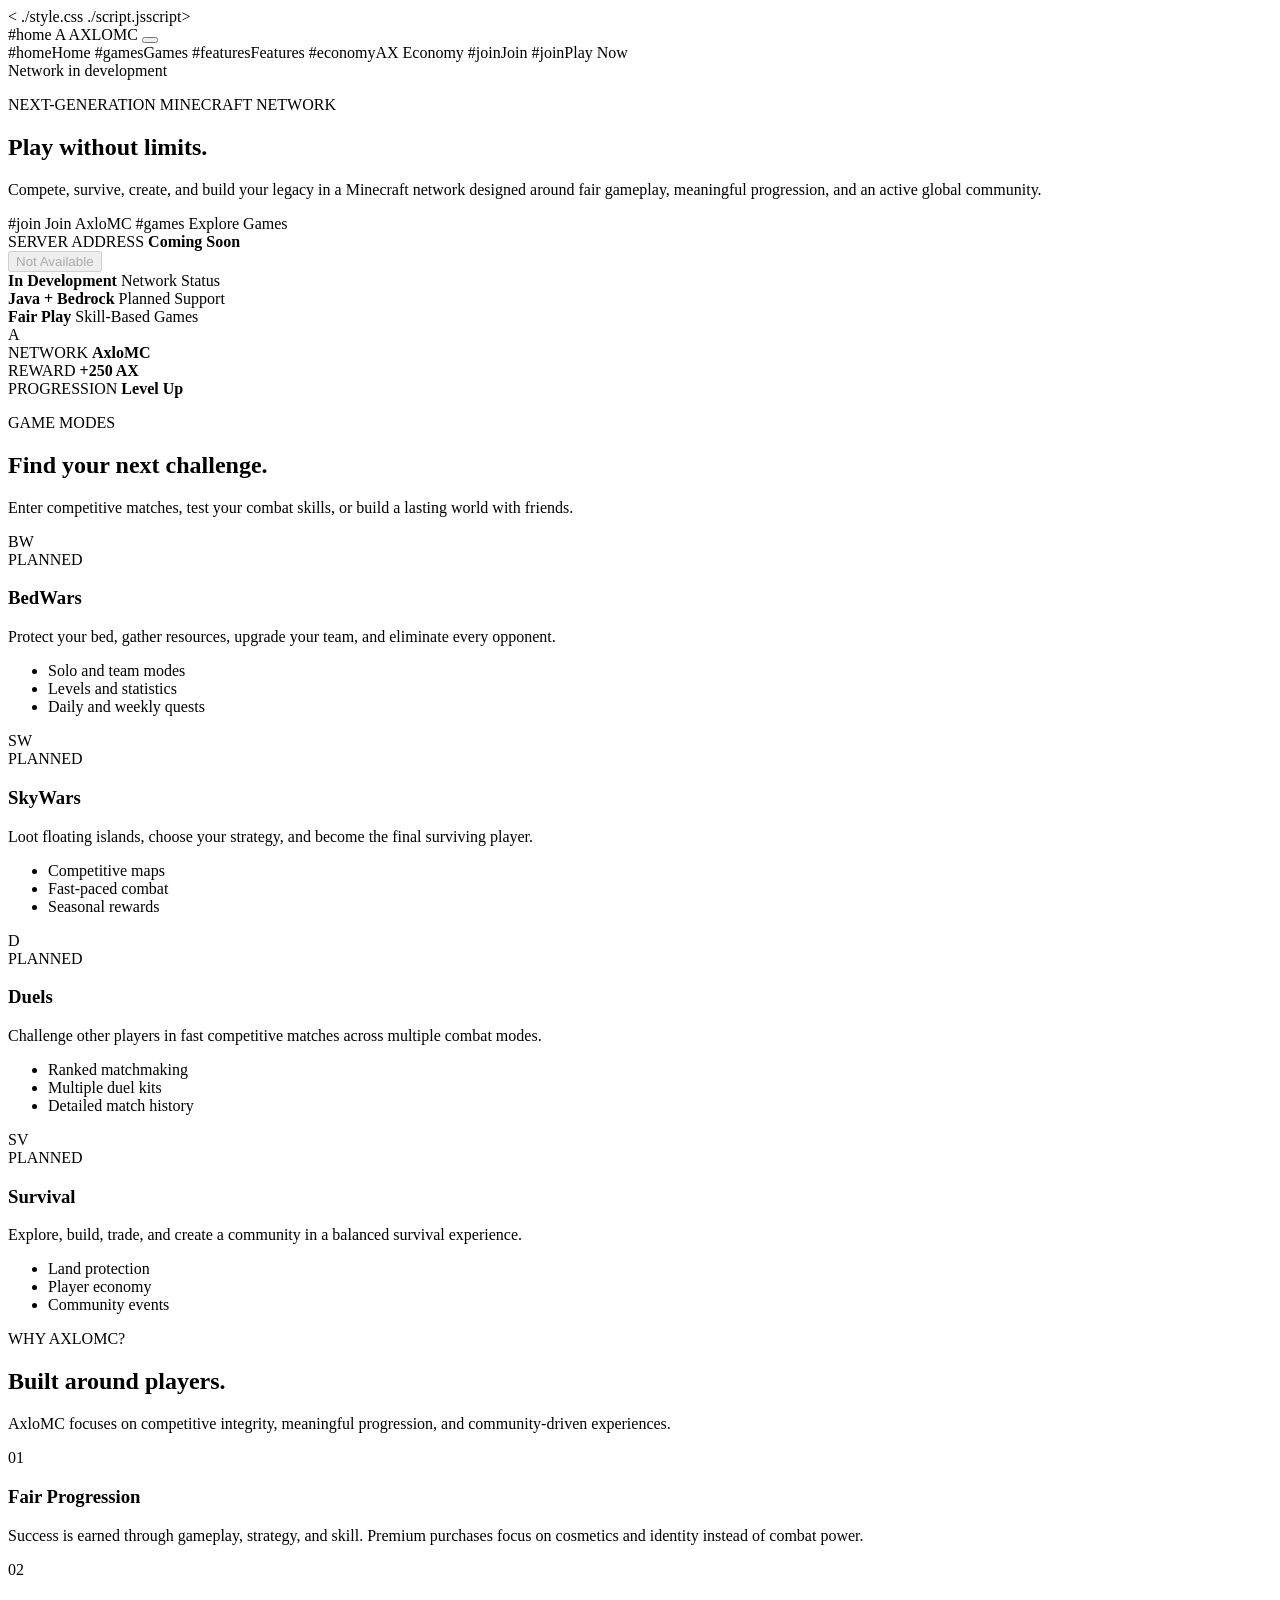
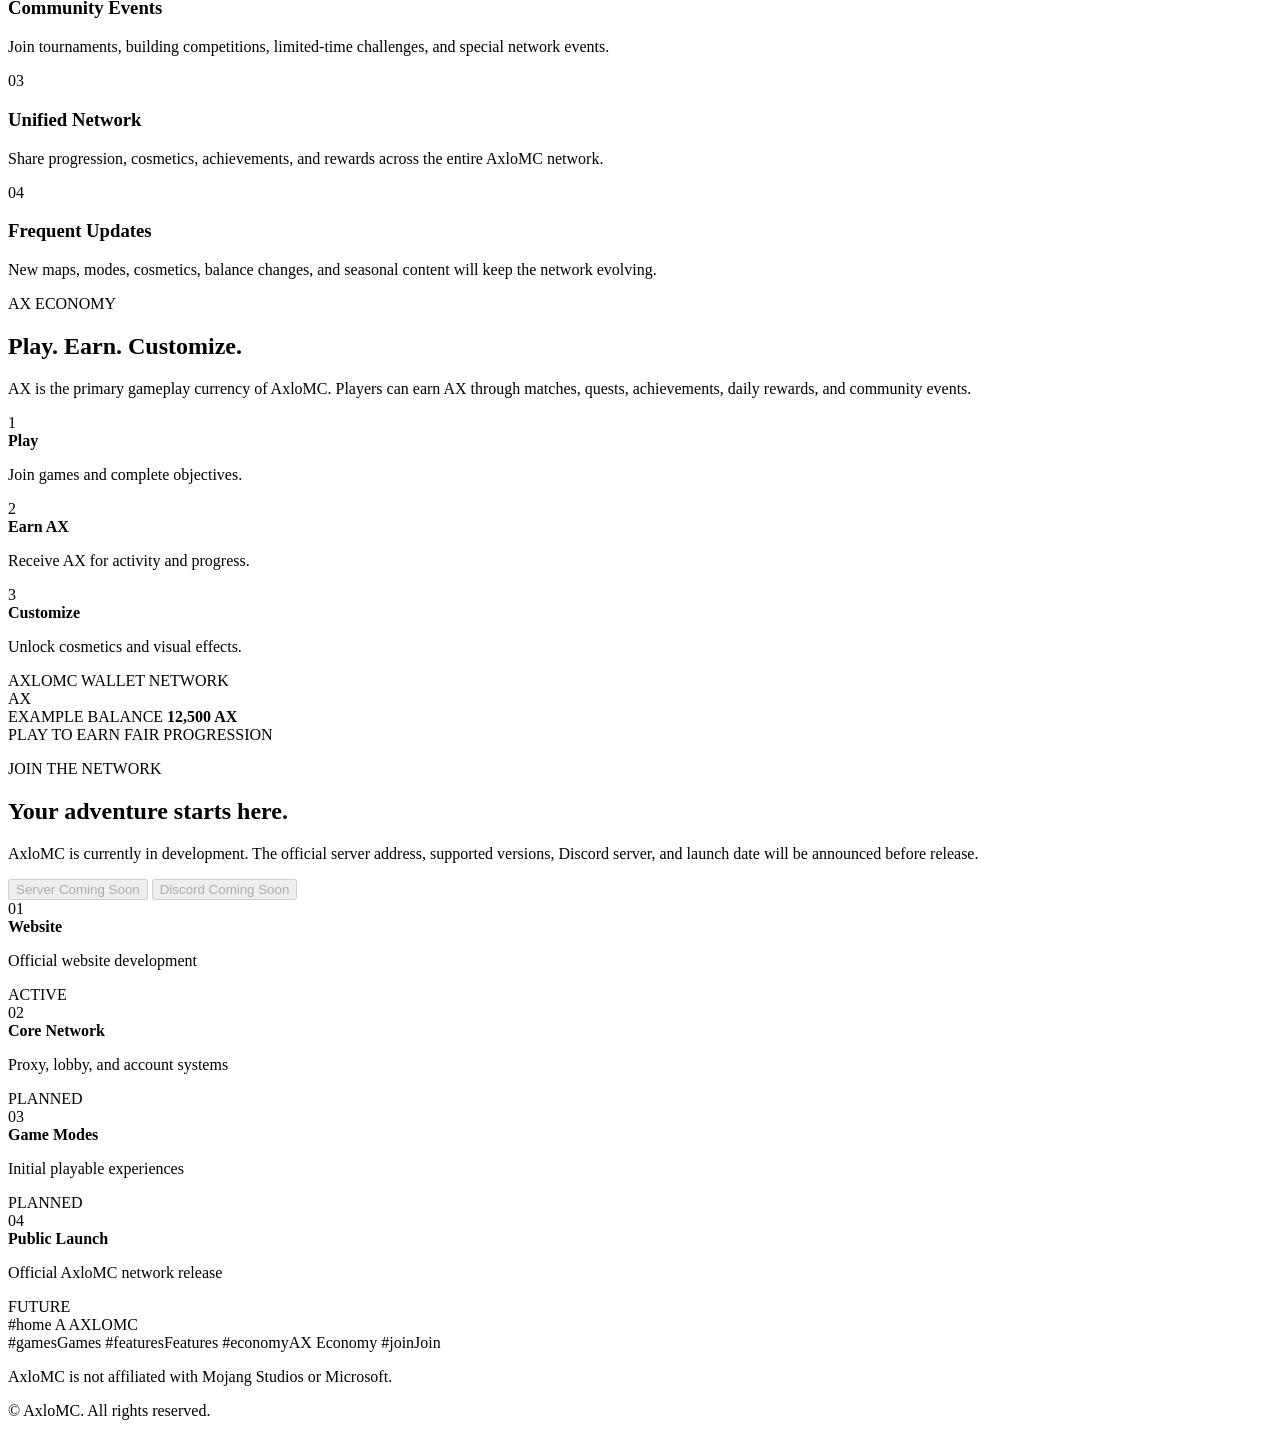
==== index.html @ d4dcdea9 "Rename website/index.html to index.html" ====
<<!DOCTYPE html>
<html lang="en">
<head>
    <meta charset="UTF-8">
    <meta
        name="viewport"
        content="width=device-width, initial-scale=1.0"
    >
    <meta
        name="description"
        content="AxloMC is a next-generation Minecraft network built around fair gameplay, competitive experiences, and community progression."
    >
    <meta name="theme-color" content="#070a12">

    <title>AxloMC | Minecraft Network</title>

    ./style.css
    ./script.jsscript>
</head>

<body>
    <div class="page-background" aria-hidden="true">
        <div class="background-grid"></div>
        <div class="background-glow background-glow-left"></div>
        <div class="background-glow background-glow-right"></div>
    </div>

    <header class="site-header" id="siteHeader">
        <nav class="navbar" aria-label="Main navigation">
            #home
                <span class="brand-mark">A</span>
                <span class="brand-text">AXLO<span>MC</span></span>
            </a>

            <button
                class="menu-button"
                id="menuButton"
                type="button"
                aria-label="Open navigation menu"
                aria-controls="navigationLinks"
                aria-expanded="false"
            >
                <span></span>
                <span></span>
                <span></span>
            </button>

            <div class="navigation-links" id="navigationLinks">
                #homeHome</a>
                #gamesGames</a>
                #featuresFeatures</a>
                #economyAX Economy</a>
                #joinJoin</a>
                #joinPlay Now</a>
            </div>
        </nav>
    </header>

    <main>
        <section class="hero section" id="home">
            <div class="hero-content">
                <div class="status-badge">
                    <span class="status-dot"></span>
                    <span>Network in development</span>
                </div>

                <p class="eyebrow">
                    NEXT-GENERATION MINECRAFT NETWORK
                </p>

                <h1>
                    Play without
                    <span>limits.</span>
                </h1>

                <p class="hero-description">
                    Compete, survive, create, and build your legacy in a
                    Minecraft network designed around fair gameplay,
                    meaningful progression, and an active global community.
                </p>

                <div class="hero-actions">
                    #join
                        Join AxloMC
                    </a>

                    #games
                        Explore Games
                    </a>
                </div>

                <div class="server-address-card">
                    <div>
                        <span class="server-address-label">
                            SERVER ADDRESS
                        </span>

                        <strong>Coming Soon</strong>
                    </div>

                    <button class="copy-button" type="button" disabled>
                        Not Available
                    </button>
                </div>

                <div class="hero-statistics">
                    <div class="statistic">
                        <strong>In Development</strong>
                        <span>Network Status</span>
                    </div>

                    <div class="statistic">
                        <strong>Java + Bedrock</strong>
                        <span>Planned Support</span>
                    </div>

                    <div class="statistic">
                        <strong>Fair Play</strong>
                        <span>Skill-Based Games</span>
                    </div>
                </div>
            </div>

            <div class="hero-visual" aria-hidden="true">
                <div class="orbit orbit-one"></div>
                <div class="orbit orbit-two"></div>
                <div class="orbit orbit-three"></div>

                <div class="visual-core">
                    <span>A</span>
                </div>

                <div class="floating-card floating-card-one">
                    <span>NETWORK</span>
                    <strong>AxloMC</strong>
                </div>

                <div class="floating-card floating-card-two">
                    <span>REWARD</span>
                    <strong>+250 AX</strong>
                </div>

                <div class="floating-card floating-card-three">
                    <span>PROGRESSION</span>
                    <strong>Level Up</strong>
                </div>
            </div>
        </section>

        <section class="section" id="games">
            <div class="section-heading">
                <p class="eyebrow">GAME MODES</p>
                <h2>Find your next challenge.</h2>

                <p>
                    Enter competitive matches, test your combat skills, or
                    build a lasting world with friends.
                </p>
            </div>

            <div class="game-grid">
                <article class="game-card">
                    <div class="game-icon">BW</div>

                    <div class="game-card-content">
                        <span class="card-label">PLANNED</span>
                        <h3>BedWars</h3>

                        <p>
                            Protect your bed, gather resources, upgrade your
                            team, and eliminate every opponent.
                        </p>

                        <ul>
                            <li>Solo and team modes</li>
                            <li>Levels and statistics</li>
                            <li>Daily and weekly quests</li>
                        </ul>
                    </div>
                </article>

                <article class="game-card">
                    <div class="game-icon">SW</div>

                    <div class="game-card-content">
                        <span class="card-label">PLANNED</span>
                        <h3>SkyWars</h3>

                        <p>
                            Loot floating islands, choose your strategy, and
                            become the final surviving player.
                        </p>

                        <ul>
                            <li>Competitive maps</li>
                            <li>Fast-paced combat</li>
                            <li>Seasonal rewards</li>
                        </ul>
                    </div>
                </article>

                <article class="game-card">
                    <div class="game-icon">D</div>

                    <div class="game-card-content">
                        <span class="card-label">PLANNED</span>
                        <h3>Duels</h3>

                        <p>
                            Challenge other players in fast competitive
                            matches across multiple combat modes.
                        </p>

                        <ul>
                            <li>Ranked matchmaking</li>
                            <li>Multiple duel kits</li>
                            <li>Detailed match history</li>
                        </ul>
                    </div>
                </article>

                <article class="game-card">
                    <div class="game-icon">SV</div>

                    <div class="game-card-content">
                        <span class="card-label">PLANNED</span>
                        <h3>Survival</h3>

                        <p>
                            Explore, build, trade, and create a community in
                            a balanced survival experience.
                        </p>

                        <ul>
                            <li>Land protection</li>
                            <li>Player economy</li>
                            <li>Community events</li>
                        </ul>
                    </div>
                </article>
            </div>
        </section>

        <section class="section" id="features">
            <div class="section-heading">
                <p class="eyebrow">WHY AXLOMC?</p>
                <h2>Built around players.</h2>

                <p>
                    AxloMC focuses on competitive integrity, meaningful
                    progression, and community-driven experiences.
                </p>
            </div>

            <div class="feature-grid">
                <article class="feature-card">
                    <span class="feature-number">01</span>
                    <h3>Fair Progression</h3>

                    <p>
                        Success is earned through gameplay, strategy, and
                        skill. Premium purchases focus on cosmetics and
                        identity instead of combat power.
                    </p>
                </article>

                <article class="feature-card">
                    <span class="feature-number">02</span>
                    <h3>Community Events</h3>

                    <p>
                        Join tournaments, building competitions,
                        limited-time challenges, and special network events.
                    </p>
                </article>

                <article class="feature-card">
                    <span class="feature-number">03</span>
                    <h3>Unified Network</h3>

                    <p>
                        Share progression, cosmetics, achievements, and
                        rewards across the entire AxloMC network.
                    </p>
                </article>

                <article class="feature-card">
                    <span class="feature-number">04</span>
                    <h3>Frequent Updates</h3>

                    <p>
                        New maps, modes, cosmetics, balance changes, and
                        seasonal content will keep the network evolving.
                    </p>
                </article>
            </div>
        </section>

        <section class="section" id="economy">
            <div class="economy-panel">
                <div class="economy-content">
                    <p class="eyebrow">AX ECONOMY</p>
                    <h2>Play. Earn. Customize.</h2>

                    <p>
                        AX is the primary gameplay currency of AxloMC.
                        Players can earn AX through matches, quests,
                        achievements, daily rewards, and community events.
                    </p>

                    <div class="economy-flow">
                        <div class="economy-step">
                            <span>1</span>

                            <div>
                                <strong>Play</strong>
                                <p>Join games and complete objectives.</p>
                            </div>
                        </div>

                        <div class="economy-line"></div>

                        <div class="economy-step">
                            <span>2</span>

                            <div>
                                <strong>Earn AX</strong>
                                <p>Receive AX for activity and progress.</p>
                            </div>
                        </div>

                        <div class="economy-line"></div>

                        <div class="economy-step">
                            <span>3</span>

                            <div>
                                <strong>Customize</strong>
                                <p>Unlock cosmetics and visual effects.</p>
                            </div>
                        </div>
                    </div>
                </div>

                <div class="currency-card">
                    <div class="currency-card-header">
                        <span>AXLOMC WALLET</span>
                        <span>NETWORK</span>
                    </div>

                    <div class="currency-symbol">AX</div>

                    <div class="currency-balance">
                        <span>EXAMPLE BALANCE</span>
                        <strong>12,500 AX</strong>
                    </div>

                    <div class="currency-card-footer">
                        <span>PLAY TO EARN</span>
                        <span>FAIR PROGRESSION</span>
                    </div>
                </div>
            </div>
        </section>

        <section class="section" id="join">
            <div class="join-panel">
                <div class="join-content">
                    <p class="eyebrow">JOIN THE NETWORK</p>
                    <h2>Your adventure starts here.</h2>

                    <p>
                        AxloMC is currently in development. The official
                        server address, supported versions, Discord server,
                        and launch date will be announced before release.
                    </p>

                    <div class="join-actions">
                        <button
                            class="button button-primary"
                            type="button"
                            disabled
                        >
                            Server Coming Soon
                        </button>

                        <button
                            class="button button-secondary"
                            type="button"
                            disabled
                        >
                            Discord Coming Soon
                        </button>
                    </div>
                </div>

                <div class="development-list">
                    <div class="development-item">
                        <span class="development-number">01</span>

                        <div class="development-content">
                            <strong>Website</strong>
                            <p>Official website development</p>
                        </div>

                        <span class="development-status active">
                            ACTIVE
                        </span>
                    </div>

                    <div class="development-item">
                        <span class="development-number">02</span>

                        <div class="development-content">
                            <strong>Core Network</strong>
                            <p>Proxy, lobby, and account systems</p>
                        </div>

                        <span class="development-status">
                            PLANNED
                        </span>
                    </div>

                    <div class="development-item">
                        <span class="development-number">03</span>

                        <div class="development-content">
                            <strong>Game Modes</strong>
                            <p>Initial playable experiences</p>
                        </div>

                        <span class="development-status">
                            PLANNED
                        </span>
                    </div>

                    <div class="development-item">
                        <span class="development-number">04</span>

                        <div class="development-content">
                            <strong>Public Launch</strong>
                            <p>Official AxloMC network release</p>
                        </div>

                        <span class="development-status">
                            FUTURE
                        </span>
                    </div>
                </div>
            </div>
        </section>
    </main>

    <footer class="site-footer">
        <div class="footer-content">
            #home
                <span class="brand-mark">A</span>
                <span class="brand-text">AXLO<span>MC</span></span>
            </a>

            <div class="footer-links">
                #gamesGames</a>
                #featuresFeatures</a>
                #economyAX Economy</a>
                #joinJoin</a>
            </div>

            <div class="footer-legal">
                <p>
                    AxloMC is not affiliated with Mojang Studios or Microsoft.
                </p>

                <p>
                    &copy; <span id="currentYear"></span> AxloMC.
                    All rights reserved.
                </p>
            </div>
        </div>
    </footer>
</body>
</html>
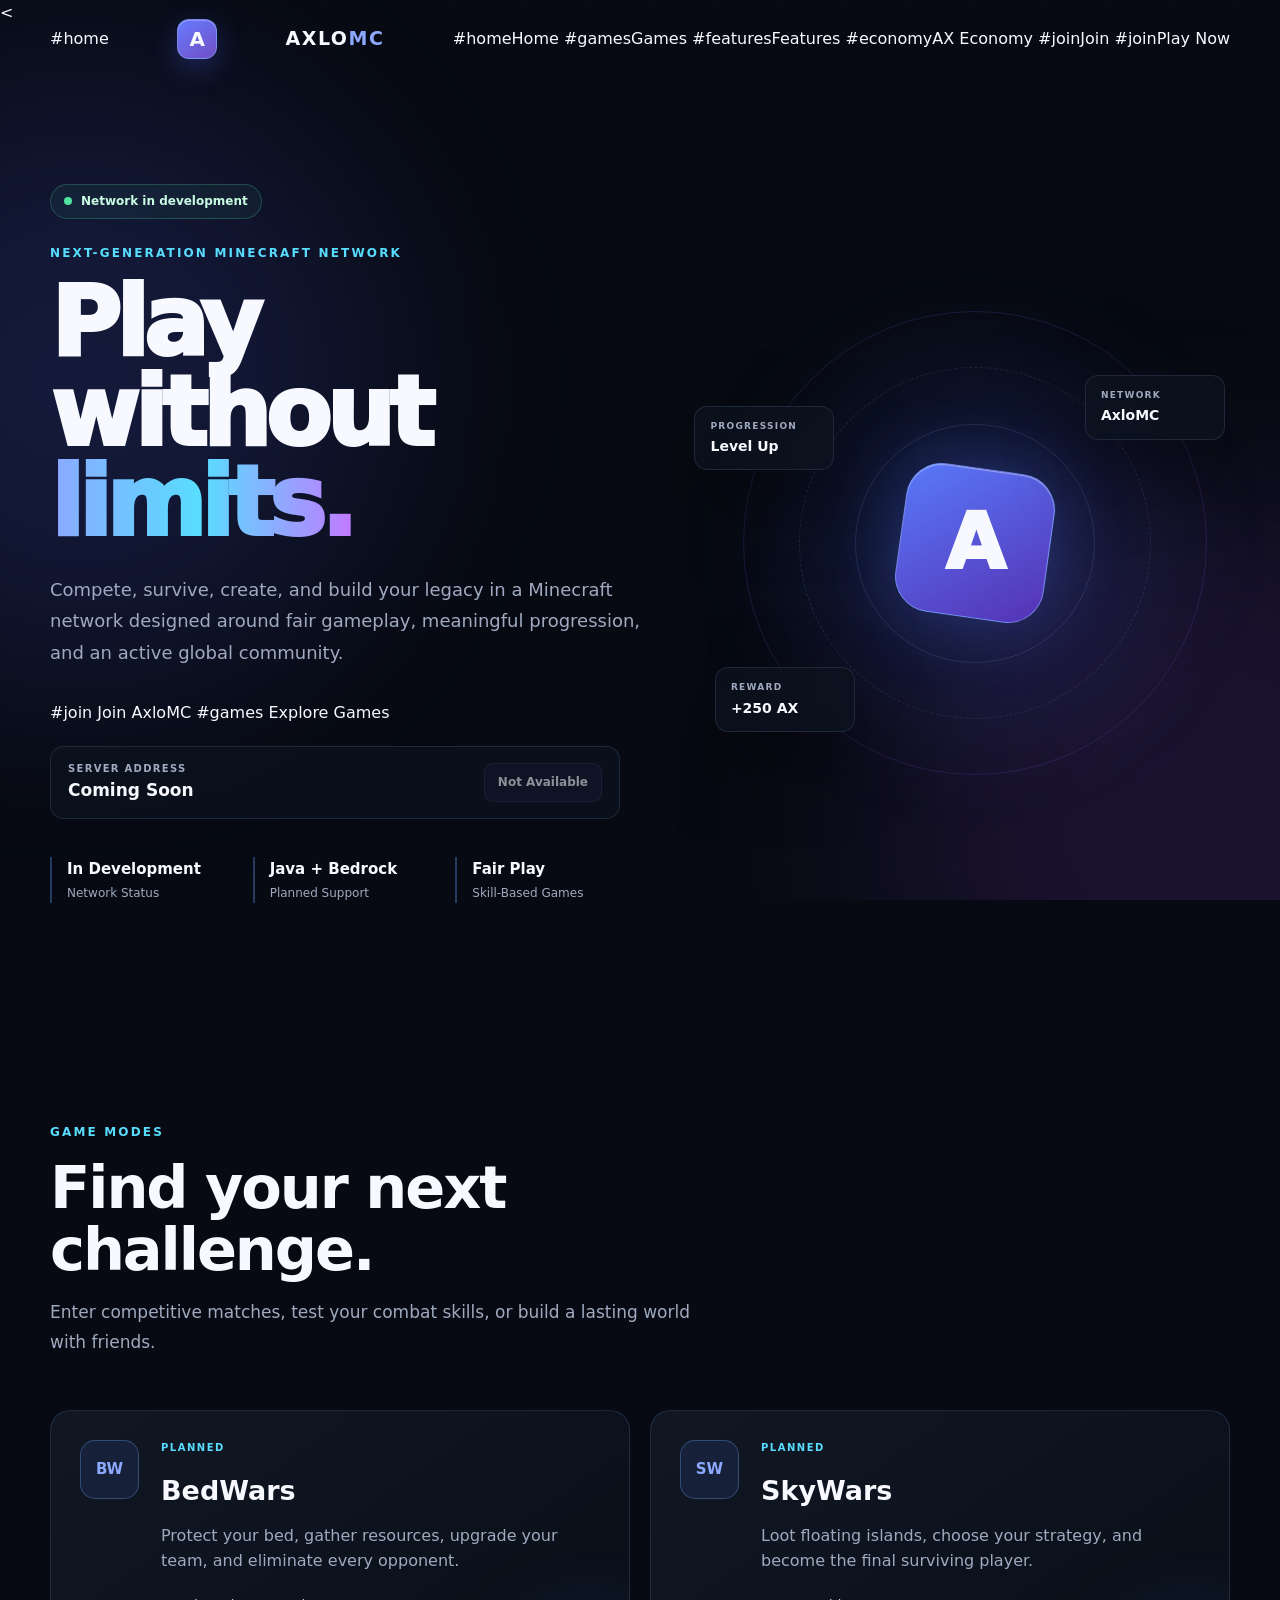
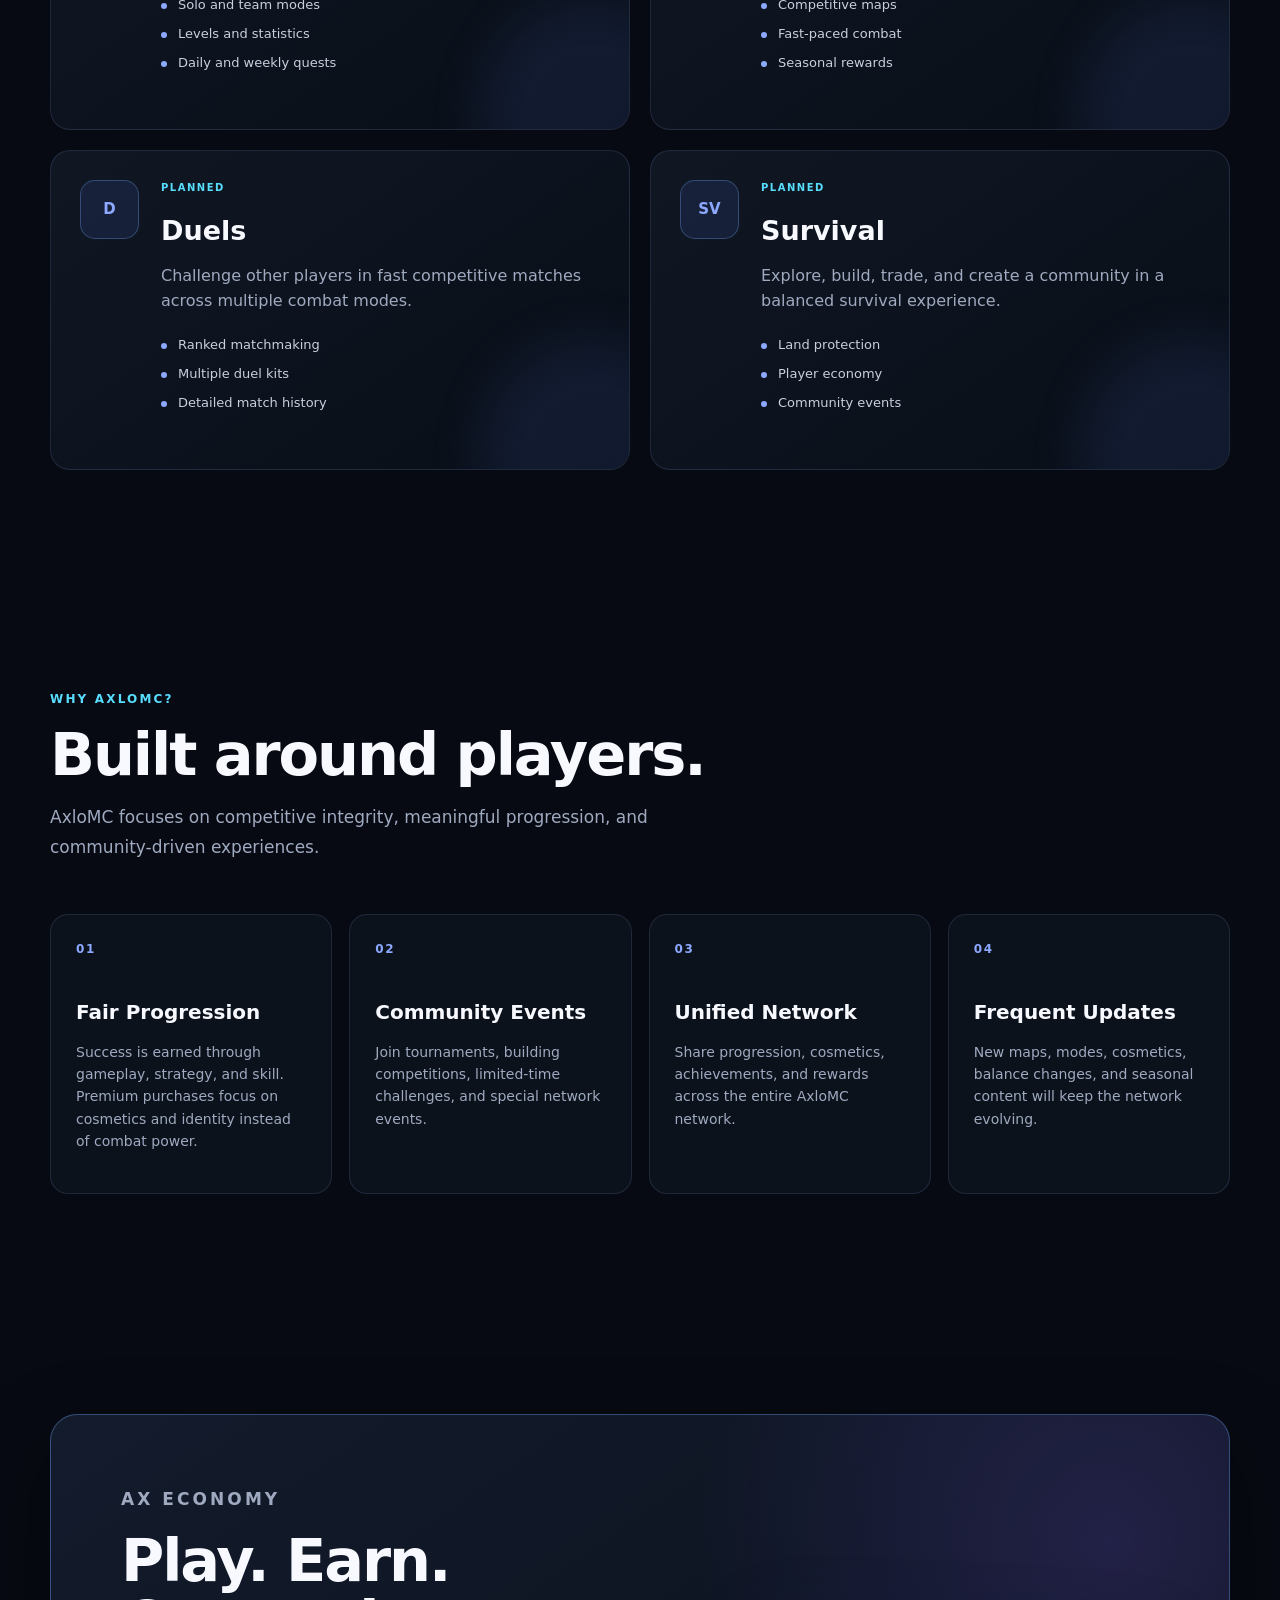
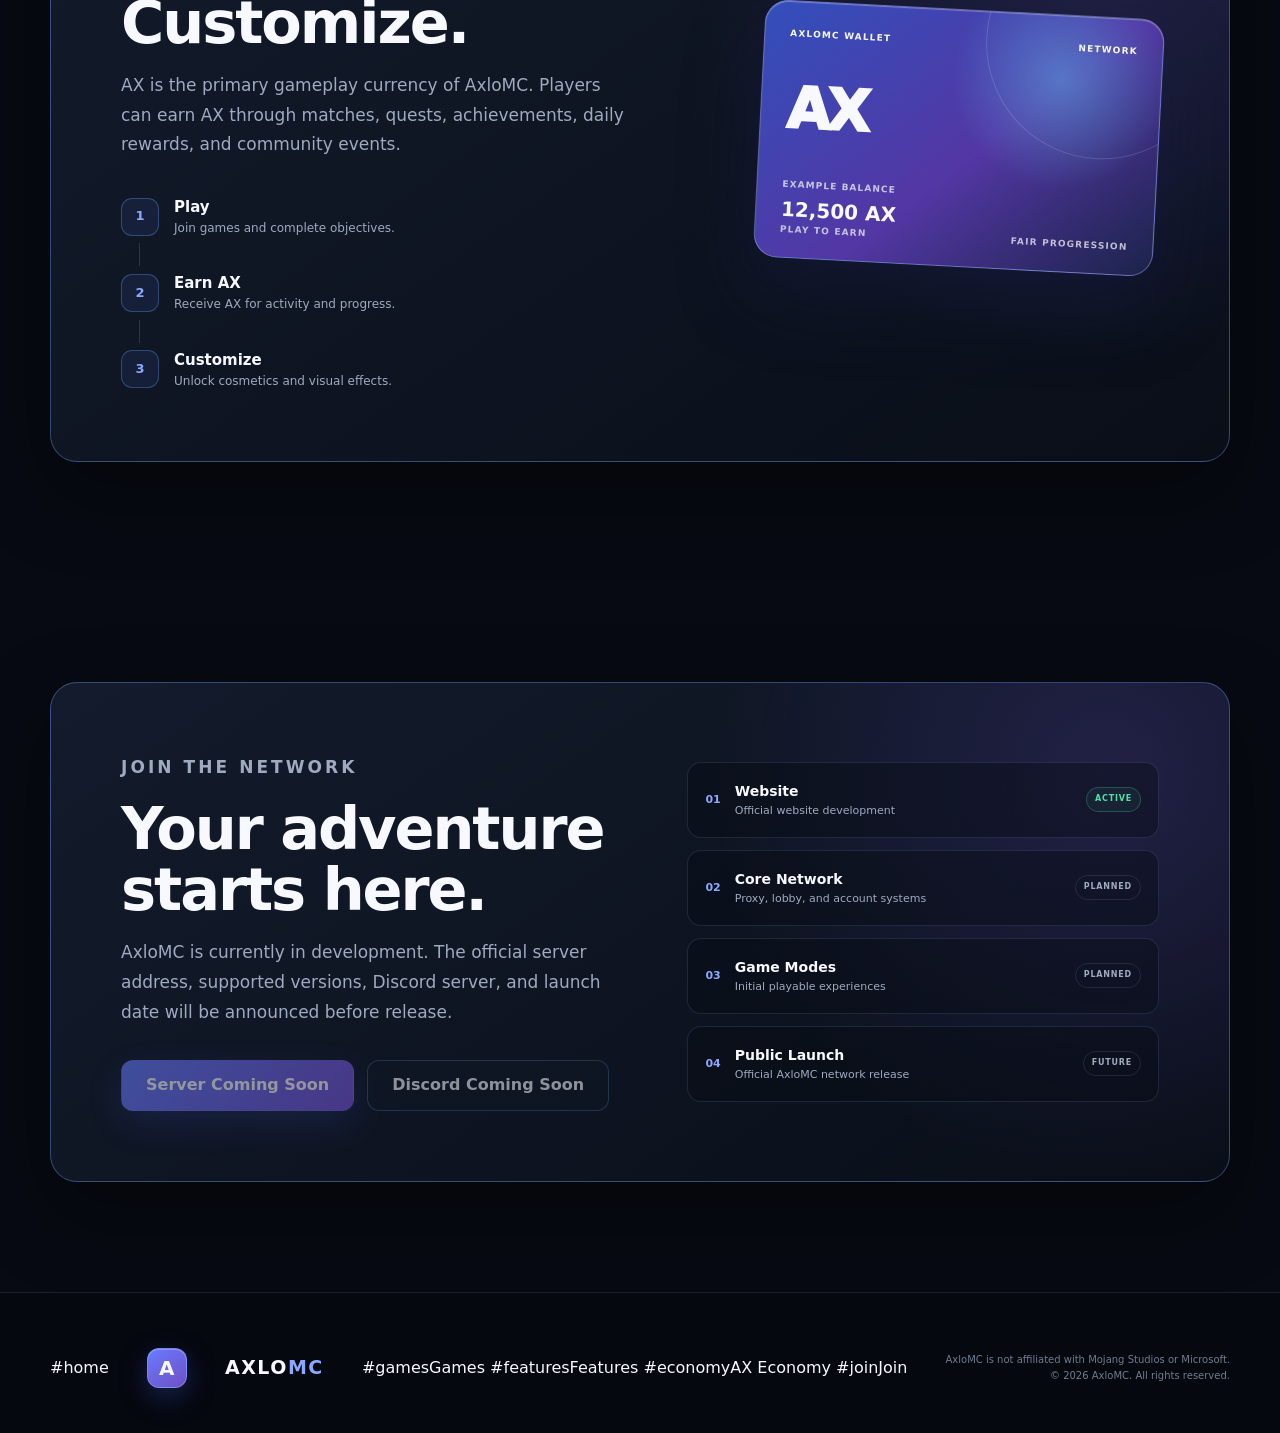
==== commit e6ce985d: "Update index.html" ====
--- a/index.html
+++ b/index.html
@@ -14,8 +14,8 @@
 
     <title>AxloMC | Minecraft Network</title>
 
-    ./style.css
-    ./script.jsscript>
+    <link rel="stylesheet" href="./style.css">
+    <script src="./script.js" defer></script>
 </head>
 
 <body>
--- a/style.css
+++ b/style.css
@@ -0,0 +1,1281 @@
+:root {
+    --background: #070a12;
+    --surface: rgba(16, 23, 38, 0.78);
+    --primary: #667cff;
+    --primary-light: #8ca8ff;
+    --secondary: #58ddff;
+    --accent: #a36cff;
+    --success: #50e2a1;
+    --text: #f7f9ff;
+    --text-muted: #9faac0;
+    --border: rgba(139, 164, 214, 0.16);
+    --border-bright: rgba(112, 165, 255, 0.38);
+    --shadow: 0 30px 80px rgba(0, 0, 0, 0.38);
+    --content-width: 1180px;
+    --header-height: 78px;
+}
+
+* {
+    box-sizing: border-box;
+    margin: 0;
+    padding: 0;
+}
+
+html {
+    scroll-behavior: smooth;
+    scroll-padding-top: 100px;
+}
+
+body {
+    min-width: 320px;
+    overflow-x: hidden;
+    color: var(--text);
+    background: var(--background);
+    font-family:
+        Inter,
+        ui-sans-serif,
+        system-ui,
+        -apple-system,
+        BlinkMacSystemFont,
+        "Segoe UI",
+        sans-serif;
+    line-height: 1.6;
+}
+
+button,
+a {
+    font: inherit;
+}
+
+button {
+    color: inherit;
+}
+
+button:disabled {
+    cursor: not-allowed;
+    opacity: 0.55;
+}
+
+a {
+    color: inherit;
+    text-decoration: none;
+}
+
+ul {
+    list-style: none;
+}
+
+.page-background {
+    position: fixed;
+    inset: 0;
+    z-index: -1;
+    overflow: hidden;
+    pointer-events: none;
+}
+
+.background-grid {
+    position: absolute;
+    inset: 0;
+    opacity: 0.25;
+    background-image:
+        linear-gradient(
+            rgba(126, 151, 207, 0.055) 1px,
+            transparent 1px
+        ),
+        linear-gradient(
+            90deg,
+            rgba(126, 151, 207, 0.055) 1px,
+            transparent 1px
+        );
+    background-size: 65px 65px;
+    mask-image: linear-gradient(to bottom, black, transparent 92%);
+}
+
+.background-glow {
+    position: absolute;
+    border-radius: 50%;
+    filter: blur(110px);
+}
+
+.background-glow-left {
+    top: 80px;
+    left: -220px;
+    width: 600px;
+    height: 600px;
+    background: rgba(77, 98, 234, 0.18);
+}
+
+.background-glow-right {
+    top: 500px;
+    right: -260px;
+    width: 650px;
+    height: 650px;
+    background: rgba(138, 76, 223, 0.15);
+}
+
+.site-header {
+    position: fixed;
+    top: 0;
+    right: 0;
+    left: 0;
+    z-index: 1000;
+    height: var(--header-height);
+    border-bottom: 1px solid transparent;
+    transition:
+        background-color 180ms ease,
+        border-color 180ms ease,
+        backdrop-filter 180ms ease;
+}
+
+.site-header.scrolled {
+    border-color: var(--border);
+    background: rgba(7, 10, 18, 0.84);
+    backdrop-filter: blur(18px);
+}
+
+.navbar {
+    display: flex;
+    width: min(calc(100% - 40px), var(--content-width));
+    height: 100%;
+    margin: 0 auto;
+    align-items: center;
+    justify-content: space-between;
+}
+
+.brand {
+    display: inline-flex;
+    align-items: center;
+    gap: 11px;
+}
+
+.brand-mark {
+    display: grid;
+    width: 40px;
+    height: 40px;
+    place-items: center;
+    border: 1px solid rgba(142, 184, 255, 0.45);
+    border-radius: 12px;
+    background: linear-gradient(
+        145deg,
+        var(--primary),
+        #714fc5
+    );
+    box-shadow:
+        0 9px 28px rgba(70, 87, 218, 0.34),
+        inset 0 1px 0 rgba(255, 255, 255, 0.24);
+    font-size: 20px;
+    font-weight: 900;
+}
+
+.brand-text {
+    letter-spacing: 0.08em;
+    font-size: 19px;
+    font-weight: 900;
+}
+
+.brand-text span {
+    color: var(--primary-light);
+}
+
+.navigation-links {
+    display: flex;
+    align-items: center;
+    gap: 29px;
+}
+
+.navigation-links > a:not(.navigation-cta) {
+    position: relative;
+    color: var(--text-muted);
+    font-size: 14px;
+    font-weight: 650;
+    transition: color 160ms ease;
+}
+
+.navigation-links > a:not(.navigation-cta)::after {
+    position: absolute;
+    right: 0;
+    bottom: -8px;
+    left: 0;
+    width: 0;
+    height: 2px;
+    margin: auto;
+    border-radius: 999px;
+    background: var(--secondary);
+    content: "";
+    transition: width 160ms ease;
+}
+
+.navigation-links > a:not(.navigation-cta):hover {
+    color: var(--text);
+}
+
+.navigation-links > a:not(.navigation-cta):hover::after {
+    width: 100%;
+}
+
+.navigation-cta {
+    padding: 9px 18px;
+    border: 1px solid rgba(127, 171, 255, 0.34);
+    border-radius: 10px;
+    background: rgba(95, 121, 255, 0.14);
+    font-size: 14px;
+    font-weight: 750;
+    transition:
+        transform 160ms ease,
+        background-color 160ms ease;
+}
+
+.navigation-cta:hover {
+    background: rgba(95, 121, 255, 0.25);
+    transform: translateY(-2px);
+}
+
+.menu-button {
+    display: none;
+    width: 44px;
+    height: 44px;
+    padding: 10px;
+    border: 1px solid var(--border);
+    border-radius: 10px;
+    background: var(--surface);
+    cursor: pointer;
+}
+
+.menu-button span {
+    display: block;
+    width: 100%;
+    height: 2px;
+    margin: 5px 0;
+    border-radius: 999px;
+    background: var(--text);
+    transition:
+        transform 180ms ease,
+        opacity 180ms ease;
+}
+
+.section {
+    width: min(calc(100% - 40px), var(--content-width));
+    margin: 0 auto;
+    padding: 110px 0;
+}
+
+.hero {
+    display: grid;
+    min-height: 100vh;
+    padding-top: calc(var(--header-height) + 80px);
+    grid-template-columns: minmax(0, 1.06fr) minmax(350px, 0.94fr);
+    align-items: center;
+    gap: 65px;
+}
+
+.hero-content {
+    max-width: 700px;
+}
+
+.status-badge {
+    display: inline-flex;
+    margin-bottom: 25px;
+    padding: 7px 13px;
+    align-items: center;
+    gap: 9px;
+    border: 1px solid rgba(80, 226, 161, 0.23);
+    border-radius: 999px;
+    color: #c9fce3;
+    background: rgba(80, 226, 161, 0.06);
+    font-size: 12px;
+    font-weight: 700;
+}
+
+.status-dot {
+    width: 8px;
+    height: 8px;
+    border-radius: 50%;
+    background: var(--success);
+    animation: status-pulse 2s infinite;
+}
+
+.eyebrow {
+    margin-bottom: 15px;
+    color: var(--secondary);
+    font-size: 12px;
+    font-weight: 850;
+    letter-spacing: 0.18em;
+}
+
+.hero h1 {
+    max-width: 740px;
+    margin-bottom: 25px;
+    letter-spacing: -0.055em;
+    font-size: clamp(58px, 8vw, 96px);
+    font-weight: 950;
+    line-height: 0.94;
+}
+
+.hero h1 span {
+    color: transparent;
+    background: linear-gradient(
+        90deg,
+        var(--primary-light),
+        var(--secondary),
+        #c07bff
+    );
+    background-clip: text;
+    -webkit-background-clip: text;
+}
+
+.hero-description {
+    max-width: 650px;
+    color: var(--text-muted);
+    font-size: 18px;
+    line-height: 1.75;
+}
+
+.hero-actions,
+.join-actions {
+    display: flex;
+    margin-top: 32px;
+    flex-wrap: wrap;
+    gap: 13px;
+}
+
+.button {
+    display: inline-flex;
+    min-height: 51px;
+    padding: 0 24px;
+    align-items: center;
+    justify-content: center;
+    border: 1px solid transparent;
+    border-radius: 12px;
+    cursor: pointer;
+    font-weight: 800;
+    transition:
+        transform 160ms ease,
+        border-color 160ms ease,
+        box-shadow 160ms ease,
+        background-color 160ms ease;
+}
+
+.button:not(:disabled):hover {
+    transform: translateY(-3px);
+}
+
+.button-primary {
+    color: white;
+    background: linear-gradient(
+        130deg,
+        var(--primary),
+        #7654d8
+    );
+    box-shadow: 0 13px 35px rgba(71, 91, 220, 0.3);
+}
+
+.button-primary:not(:disabled):hover {
+    box-shadow: 0 17px 42px rgba(71, 91, 220, 0.45);
+}
+
+.button-secondary {
+    border-color: var(--border-bright);
+    background: rgba(17, 26, 42, 0.68);
+}
+
+.button-secondary:not(:disabled):hover {
+    border-color: rgba(117, 178, 255, 0.7);
+    background: rgba(28, 41, 66, 0.84);
+}
+
+.server-address-card {
+    display: flex;
+    width: 100%;
+    max-width: 570px;
+    margin-top: 20px;
+    padding: 14px 17px;
+    align-items: center;
+    justify-content: space-between;
+    gap: 20px;
+    border: 1px solid var(--border);
+    border-radius: 14px;
+    background: rgba(13, 19, 31, 0.76);
+}
+
+.server-address-card > div {
+    display: flex;
+    flex-direction: column;
+}
+
+.server-address-label {
+    color: var(--text-muted);
+    font-size: 10px;
+    font-weight: 800;
+    letter-spacing: 0.13em;
+}
+
+.server-address-card strong {
+    font-size: 17px;
+}
+
+.copy-button {
+    padding: 9px 13px;
+    border: 1px solid var(--border);
+    border-radius: 9px;
+    background: rgba(105, 130, 255, 0.08);
+    font-size: 12px;
+    font-weight: 750;
+}
+
+.hero-statistics {
+    display: grid;
+    margin-top: 38px;
+    grid-template-columns: repeat(3, 1fr);
+    gap: 17px;
+}
+
+.statistic {
+    padding-left: 15px;
+    border-left: 2px solid rgba(100, 151, 255, 0.34);
+}
+
+.statistic strong,
+.statistic span {
+    display: block;
+}
+
+.statistic strong {
+    margin-bottom: 3px;
+    font-size: 15px;
+}
+
+.statistic span {
+    color: var(--text-muted);
+    font-size: 12px;
+}
+
+.hero-visual {
+    position: relative;
+    display: grid;
+    width: min(100%, 510px);
+    aspect-ratio: 1;
+    margin-left: auto;
+    place-items: center;
+}
+
+.hero-visual::before {
+    position: absolute;
+    inset: 14%;
+    border-radius: 50%;
+    background: rgba(75, 111, 255, 0.12);
+    filter: blur(55px);
+    content: "";
+}
+
+.visual-core {
+    position: relative;
+    z-index: 4;
+    display: grid;
+    width: 150px;
+    height: 150px;
+    place-items: center;
+    border: 1px solid rgba(135, 185, 255, 0.5);
+    border-radius: 36px;
+    background: linear-gradient(
+        145deg,
+        rgba(90, 124, 255, 0.98),
+        rgba(87, 50, 183, 0.98)
+    );
+    box-shadow:
+        0 0 70px rgba(83, 111, 255, 0.34),
+        inset 0 1px 1px rgba(255, 255, 255, 0.4);
+    transform: rotate(8deg);
+    animation: core-float 6s ease-in-out infinite;
+}
+
+.visual-core span {
+    font-size: 77px;
+    font-weight: 950;
+    transform: rotate(-8deg);
+}
+
+.orbit {
+    position: absolute;
+    border: 1px solid rgba(119, 158, 230, 0.17);
+    border-radius: 50%;
+}
+
+.orbit-one {
+    width: 47%;
+    height: 47%;
+}
+
+.orbit-two {
+    width: 69%;
+    height: 69%;
+    border-style: dashed;
+    animation: orbit-spin 30s linear infinite;
+}
+
+.orbit-three {
+    width: 91%;
+    height: 91%;
+    border-color: rgba(151, 105, 255, 0.15);
+    animation: orbit-spin-reverse 40s linear infinite;
+}
+
+.floating-card {
+    position: absolute;
+    z-index: 5;
+    min-width: 140px;
+    padding: 12px 15px;
+    border: 1px solid var(--border);
+    border-radius: 13px;
+    background: rgba(13, 19, 30, 0.84);
+    box-shadow: var(--shadow);
+    backdrop-filter: blur(14px);
+}
+
+.floating-card span,
+.floating-card strong {
+    display: block;
+}
+
+.floating-card span {
+    margin-bottom: 2px;
+    color: var(--text-muted);
+    font-size: 9px;
+    font-weight: 800;
+    letter-spacing: 0.14em;
+}
+
+.floating-card strong {
+    font-size: 14px;
+}
+
+.floating-card-one {
+    top: 17%;
+    right: 1%;
+    animation: card-float 5.5s ease-in-out infinite;
+}
+
+.floating-card-two {
+    bottom: 13%;
+    left: -1%;
+    animation: card-float 6s ease-in-out 1s infinite;
+}
+
+.floating-card-three {
+    top: 23%;
+    left: -5%;
+    animation: card-float 6.5s ease-in-out 0.4s infinite;
+}
+
+.section-heading {
+    max-width: 680px;
+    margin-bottom: 52px;
+}
+
+.section-heading h2,
+.economy-content h2,
+.join-content h2 {
+    margin-bottom: 17px;
+    letter-spacing: -0.035em;
+    font-size: clamp(38px, 5vw, 59px);
+    line-height: 1.05;
+}
+
+.section-heading > p:last-child,
+.economy-content > p,
+.join-content > p {
+    color: var(--text-muted);
+    font-size: 17px;
+    line-height: 1.75;
+}
+
+.game-grid {
+    display: grid;
+    grid-template-columns: repeat(2, 1fr);
+    gap: 20px;
+}
+
+.game-card {
+    position: relative;
+    display: flex;
+    min-height: 320px;
+    padding: 29px;
+    gap: 22px;
+    overflow: hidden;
+    border: 1px solid var(--border);
+    border-radius: 20px;
+    background: linear-gradient(
+        145deg,
+        rgba(18, 25, 38, 0.9),
+        rgba(10, 15, 24, 0.86)
+    );
+    transition:
+        transform 200ms ease,
+        border-color 200ms ease;
+}
+
+.game-card::before {
+    position: absolute;
+    right: -80px;
+    bottom: -100px;
+    width: 230px;
+    height: 230px;
+    border-radius: 50%;
+    background: rgba(93, 124, 255, 0.1);
+    filter: blur(25px);
+    content: "";
+}
+
+.game-card:hover {
+    border-color: rgba(117, 168, 255, 0.4);
+    transform: translateY(-6px);
+}
+
+.game-icon {
+    position: relative;
+    z-index: 1;
+    display: grid;
+    width: 59px;
+    min-width: 59px;
+    height: 59px;
+    place-items: center;
+    border: 1px solid rgba(117, 177, 255, 0.3);
+    border-radius: 15px;
+    color: var(--primary-light);
+    background: rgba(82, 114, 231, 0.12);
+    font-size: 15px;
+    font-weight: 900;
+}
+
+.game-card-content {
+    position: relative;
+    z-index: 1;
+}
+
+.card-label {
+    display: inline-block;
+    margin-bottom: 13px;
+    color: var(--secondary);
+    font-size: 10px;
+    font-weight: 850;
+    letter-spacing: 0.15em;
+}
+
+.game-card h3 {
+    margin-bottom: 11px;
+    font-size: 27px;
+}
+
+.game-card p {
+    margin-bottom: 21px;
+    color: var(--text-muted);
+}
+
+.game-card li {
+    position: relative;
+    margin-top: 8px;
+    padding-left: 17px;
+    color: #c8d0df;
+    font-size: 13px;
+}
+
+.game-card li::before {
+    position: absolute;
+    top: 8px;
+    left: 0;
+    width: 6px;
+    height: 6px;
+    border-radius: 50%;
+    background: var(--primary-light);
+    content: "";
+}
+
+.feature-grid {
+    display: grid;
+    grid-template-columns: repeat(4, 1fr);
+    gap: 17px;
+}
+
+.feature-card {
+    min-height: 280px;
+    padding: 25px;
+    border: 1px solid var(--border);
+    border-radius: 18px;
+    background: rgba(16, 23, 35, 0.67);
+    transition:
+        transform 180ms ease,
+        border-color 180ms ease;
+}
+
+.feature-card:hover {
+    border-color: var(--border-bright);
+    transform: translateY(-5px);
+}
+
+.feature-number {
+    display: block;
+    margin-bottom: 36px;
+    color: var(--primary-light);
+    font-size: 12px;
+    font-weight: 850;
+    letter-spacing: 0.13em;
+}
+
+.feature-card h3 {
+    margin-bottom: 13px;
+    font-size: 20px;
+}
+
+.feature-card p {
+    color: var(--text-muted);
+    font-size: 14px;
+}
+
+.economy-panel,
+.join-panel {
+    display: grid;
+    padding: clamp(30px, 6vw, 70px);
+    overflow: hidden;
+    border: 1px solid var(--border-bright);
+    border-radius: 27px;
+    background:
+        radial-gradient(
+            circle at 90% 20%,
+            rgba(116, 90, 231, 0.2),
+            transparent 35%
+        ),
+        linear-gradient(
+            145deg,
+            rgba(20, 29, 46, 0.94),
+            rgba(10, 15, 24, 0.94)
+        );
+    box-shadow: var(--shadow);
+    grid-template-columns: 1.06fr 0.94fr;
+    align-items: center;
+    gap: 70px;
+}
+
+.economy-flow {
+    margin-top: 35px;
+}
+
+.economy-step {
+    display: flex;
+    align-items: center;
+    gap: 15px;
+}
+
+.economy-step > span {
+    display: grid;
+    width: 38px;
+    min-width: 38px;
+    height: 38px;
+    place-items: center;
+    border: 1px solid rgba(104, 164, 255, 0.32);
+    border-radius: 11px;
+    color: var(--primary-light);
+    background: rgba(86, 119, 230, 0.1);
+    font-size: 13px;
+    font-weight: 900;
+}
+
+.economy-step strong {
+    font-size: 15px;
+}
+
+.economy-step p {
+    color: var(--text-muted);
+    font-size: 12px;
+}
+
+.economy-line {
+    width: 1px;
+    height: 23px;
+    margin: 5px 0 5px 18px;
+    background: rgba(127, 160, 224, 0.23);
+}
+
+.currency-card {
+    position: relative;
+    width: min(100%, 400px);
+    aspect-ratio: 1.55;
+    margin-left: auto;
+    padding: 25px;
+    overflow: hidden;
+    border: 1px solid rgba(181, 204, 255, 0.35);
+    border-radius: 24px;
+    background:
+        radial-gradient(
+            circle at 75% 25%,
+            rgba(93, 227, 255, 0.36),
+            transparent 31%
+        ),
+        linear-gradient(
+            140deg,
+            #324fbb,
+            #5337a4 55%,
+            #1b2349
+        );
+    box-shadow:
+        0 35px 75px rgba(24, 27, 70, 0.48),
+        inset 0 1px 1px rgba(255, 255, 255, 0.3);
+    transform: rotate(3deg);
+    transition: transform 240ms ease;
+}
+
+.currency-card:hover {
+    transform: rotate(0deg) translateY(-5px);
+}
+
+.currency-card::after {
+    position: absolute;
+    top: -90px;
+    right: -55px;
+    width: 230px;
+    height: 230px;
+    border: 1px solid rgba(255, 255, 255, 0.14);
+    border-radius: 50%;
+    content: "";
+}
+
+.currency-card-header,
+.currency-card-footer {
+    position: relative;
+    z-index: 1;
+    display: flex;
+    justify-content: space-between;
+    font-size: 9px;
+    font-weight: 800;
+    letter-spacing: 0.13em;
+}
+
+.currency-symbol {
+    position: relative;
+    z-index: 1;
+    margin-top: 23px;
+    font-size: 57px;
+    font-weight: 950;
+    letter-spacing: -0.07em;
+}
+
+.currency-balance {
+    position: relative;
+    z-index: 1;
+    margin-top: 22px;
+}
+
+.currency-balance span,
+.currency-balance strong {
+    display: block;
+}
+
+.currency-balance span {
+    opacity: 0.73;
+    font-size: 9px;
+    font-weight: 800;
+    letter-spacing: 0.12em;
+}
+
+.currency-balance strong {
+    margin-top: 2px;
+    font-size: 20px;
+}
+
+.currency-card-footer {
+    position: absolute;
+    right: 25px;
+    bottom: 21px;
+    left: 25px;
+    opacity: 0.72;
+}
+
+.join-panel {
+    grid-template-columns: 1fr 0.95fr;
+}
+
+.development-list {
+    display: grid;
+    gap: 12px;
+}
+
+.development-item {
+    display: grid;
+    padding: 17px;
+    align-items: center;
+    gap: 14px;
+    border: 1px solid var(--border);
+    border-radius: 14px;
+    background: rgba(8, 13, 22, 0.44);
+    grid-template-columns: auto 1fr auto;
+}
+
+.development-number {
+    color: var(--primary-light);
+    font-size: 11px;
+    font-weight: 850;
+}
+
+.development-content strong {
+    font-size: 14px;
+}
+
+.development-content p {
+    color: var(--text-muted);
+    font-size: 11px;
+}
+
+.development-status {
+    padding: 5px 8px;
+    border: 1px solid var(--border);
+    border-radius: 999px;
+    color: var(--text-muted);
+    font-size: 8px;
+    font-weight: 900;
+    letter-spacing: 0.1em;
+}
+
+.development-status.active {
+    border-color: rgba(80, 226, 161, 0.25);
+    color: var(--success);
+    background: rgba(80, 226, 161, 0.06);
+}
+
+.site-footer {
+    padding: 55px 0 45px;
+    border-top: 1px solid var(--border);
+    background: rgba(5, 8, 13, 0.7);
+}
+
+.footer-content {
+    display: flex;
+    width: min(calc(100% - 40px), var(--content-width));
+    margin: 0 auto;
+    align-items: center;
+    justify-content: space-between;
+    gap: 24px;
+}
+
+.footer-links {
+    display: flex;
+    gap: 20px;
+}
+
+.footer-links a {
+    color: var(--text-muted);
+    font-size: 12px;
+    font-weight: 700;
+}
+
+.footer-links a:hover {
+    color: var(--text);
+}
+
+.footer-legal {
+    max-width: 290px;
+    color: #717d90;
+    font-size: 10px;
+    text-align: right;
+}
+
+@keyframes status-pulse {
+    0%,
+    100% {
+        box-shadow: 0 0 6px var(--success);
+    }
+
+    50% {
+        box-shadow: 0 0 18px var(--success);
+    }
+}
+
+@keyframes core-float {
+    0%,
+    100% {
+        transform: rotate(8deg) translateY(0);
+    }
+
+    50% {
+        transform: rotate(5deg) translateY(-14px);
+    }
+}
+
+@keyframes orbit-spin {
+    from {
+        transform: rotate(0deg);
+    }
+
+    to {
+        transform: rotate(360deg);
+    }
+}
+
+@keyframes orbit-spin-reverse {
+    from {
+        transform: rotate(360deg);
+    }
+
+    to {
+        transform: rotate(0deg);
+    }
+}
+
+@keyframes card-float {
+    0%,
+    100% {
+        transform: translateY(0);
+    }
+
+    50% {
+        transform: translateY(-10px);
+    }
+}
+
+@media (max-width: 980px) {
+    .hero {
+        padding-top: 155px;
+        grid-template-columns: 1fr;
+    }
+
+    .hero-content {
+        max-width: 760px;
+    }
+
+    .hero-visual {
+        width: min(100%, 550px);
+        margin: 20px auto 0;
+    }
+
+    .feature-grid {
+        grid-template-columns: repeat(2, 1fr);
+    }
+
+    .economy-panel,
+    .join-panel {
+        grid-template-columns: 1fr;
+    }
+
+    .currency-card {
+        margin: 10px auto 0;
+    }
+
+    .footer-content {
+        flex-direction: column;
+        text-align: center;
+    }
+
+    .footer-legal {
+        text-align: center;
+    }
+}
+
+@media (max-width: 760px) {
+    :root {
+        --header-height: 70px;
+    }
+
+    .section {
+        width: min(calc(100% - 28px), var(--content-width));
+        padding: 78px 0;
+    }
+
+    .navbar {
+        width: min(calc(100% - 28px), var(--content-width));
+    }
+
+    .menu-button {
+        display: block;
+    }
+
+    .navigation-links {
+        position: fixed;
+        top: var(--header-height);
+        right: 14px;
+        left: 14px;
+        display: flex;
+        max-height: 0;
+        padding: 0 20px;
+        overflow: hidden;
+        border: 1px solid transparent;
+        border-radius: 15px;
+        background: rgba(9, 13, 22, 0.97);
+        flex-direction: column;
+        align-items: stretch;
+        gap: 0;
+        opacity: 0;
+        pointer-events: none;
+        transition:
+            max-height 220ms ease,
+            padding 220ms ease,
+            opacity 180ms ease,
+            border-color 180ms ease;
+    }
+
+    .navigation-links.open {
+        max-height: 430px;
+        padding: 14px 20px 20px;
+        border-color: var(--border);
+        opacity: 1;
+        pointer-events: auto;
+    }
+
+    .navigation-links > a:not(.navigation-cta) {
+        padding: 13px 0;
+    }
+
+    .navigation-links > a:not(.navigation-cta)::after {
+        display: none;
+    }
+
+    .navigation-cta {
+        margin-top: 9px;
+        text-align: center;
+    }
+
+    .menu-button.open span:nth-child(1) {
+        transform: translateY(7px) rotate(45deg);
+    }
+
+    .menu-button.open span:nth-child(2) {
+        opacity: 0;
+    }
+
+    .menu-button.open span:nth-child(3) {
+        transform: translateY(-7px) rotate(-45deg);
+    }
+
+    .hero {
+        min-height: auto;
+        padding-top: 130px;
+        gap: 45px;
+    }
+
+    .hero h1 {
+        font-size: clamp(53px, 16vw, 78px);
+    }
+
+    .hero-description {
+        font-size: 16px;
+    }
+
+    .hero-actions .button,
+    .join-actions .button {
+        width: 100%;
+    }
+
+    .server-address-card {
+        align-items: flex-start;
+        flex-direction: column;
+    }
+
+    .hero-statistics {
+        grid-template-columns: 1fr;
+    }
+
+    .hero-visual {
+        width: 100%;
+    }
+
+    .floating-card-one {
+        right: 0;
+    }
+
+    .floating-card-two,
+    .floating-card-three {
+        left: 0;
+    }
+
+    .game-grid,
+    .feature-grid {
+        grid-template-columns: 1fr;
+    }
+
+    .game-card {
+        min-height: 0;
+        flex-direction: column;
+    }
+
+    .feature-card {
+        min-height: 230px;
+    }
+
+    .economy-panel,
+    .join-panel {
+        padding: 28px 21px;
+        gap: 45px;
+    }
+
+    .currency-card {
+        padding: 20px;
+    }
+
+    .currency-card-footer {
+        right: 20px;
+        bottom: 17px;
+        left: 20px;
+    }
+
+    .footer-links {
+        flex-wrap: wrap;
+        justify-content: center;
+    }
+}
+
+@media (max-width: 500px) {
+    .hero-visual {
+        transform: scale(0.9);
+    }
+
+    .visual-core {
+        width: 125px;
+        height: 125px;
+    }
+
+    .visual-core span {
+        font-size: 65px;
+    }
+
+    .floating-card {
+        min-width: 118px;
+        padding: 10px 12px;
+    }
+
+    .floating-card strong {
+        font-size: 12px;
+    }
+
+    .currency-symbol {
+        margin-top: 15px;
+        font-size: 45px;
+    }
+
+    .currency-balance {
+        margin-top: 14px;
+    }
+
+    .currency-card-footer {
+        display: none;
+    }
+
+    .development-item {
+        grid-template-columns: auto 1fr;
+    }
+
+    .development-status {
+        grid-column: 2;
+        justify-self: start;
+    }
+}
+
+@media (prefers-reduced-motion: reduce) {
+    html {
+        scroll-behavior: auto;
+    }
+
+    *,
+    *::before,
+    *::after {
+        animation-duration: 0.01ms !important;
+        animation-iteration-count: 1 !important;
+        scroll-behavior: auto !important;
+        transition-duration: 0.01ms !important;
+    }
+}
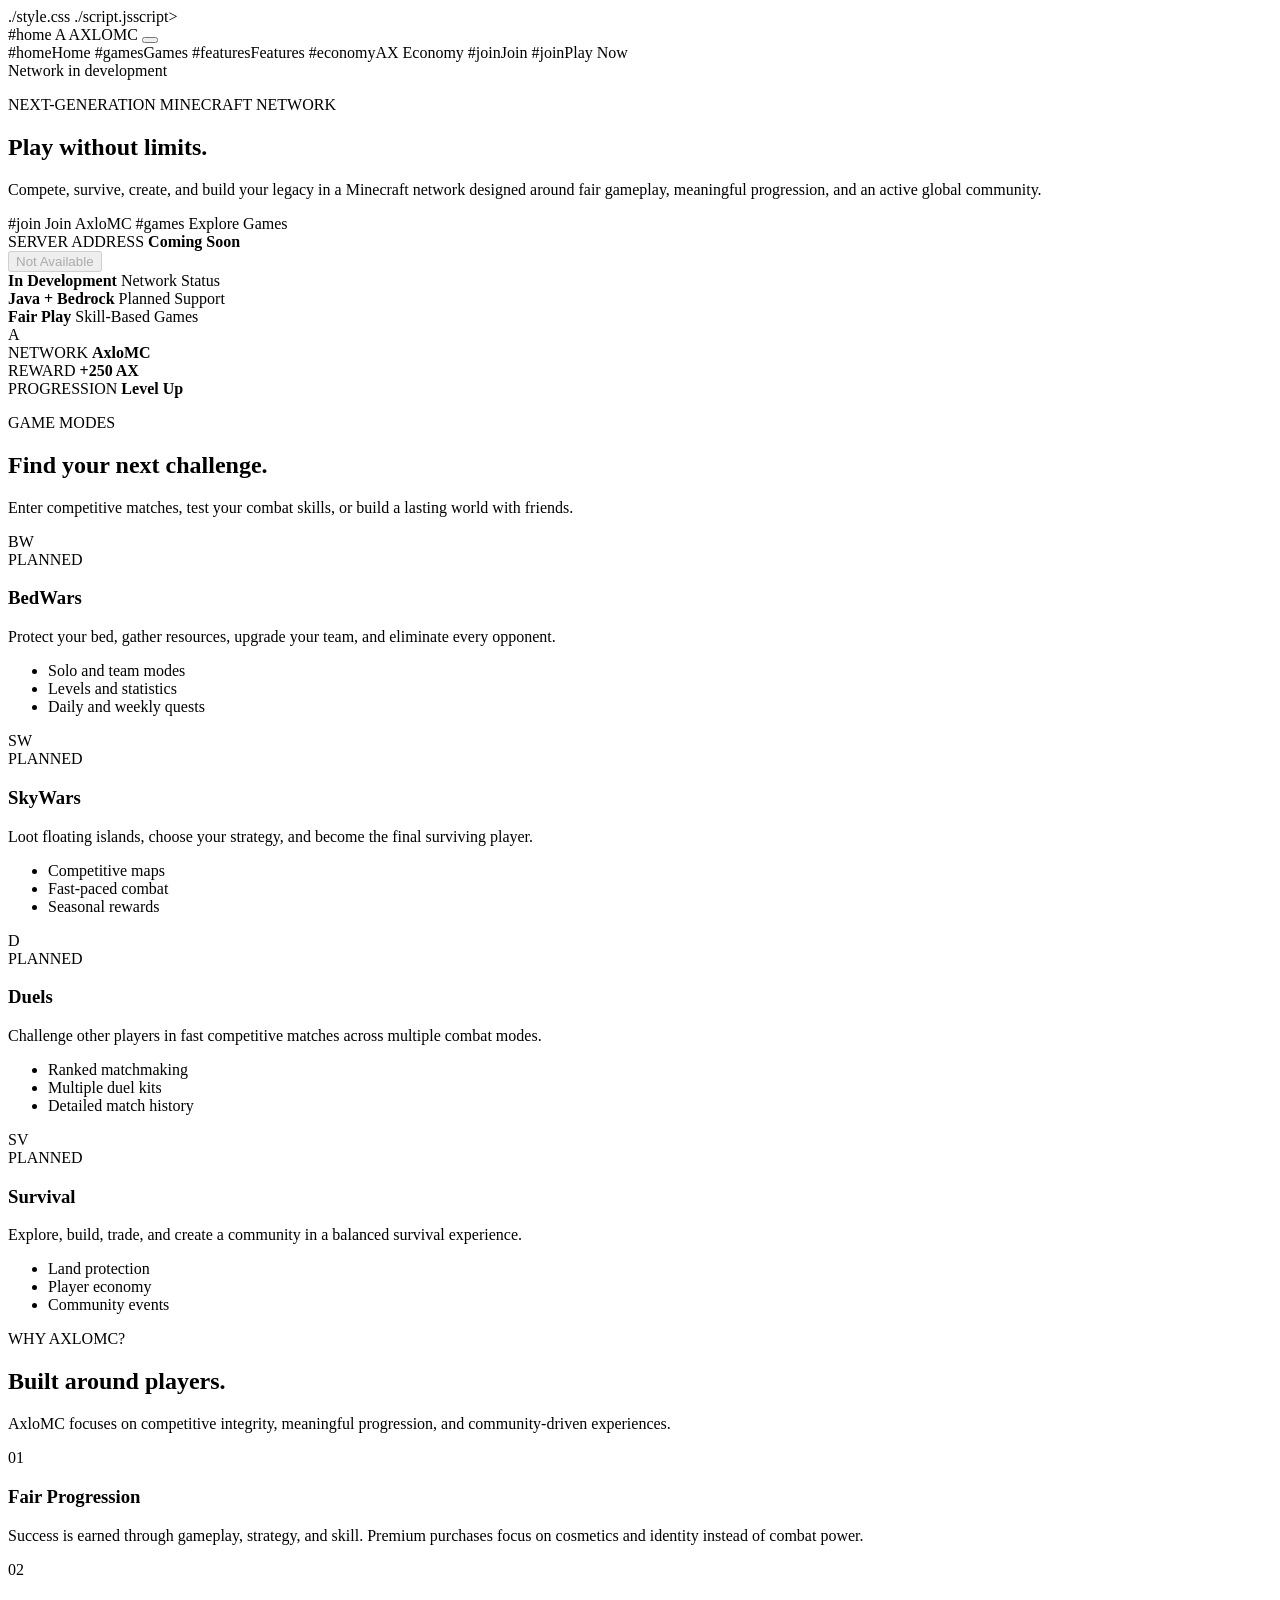
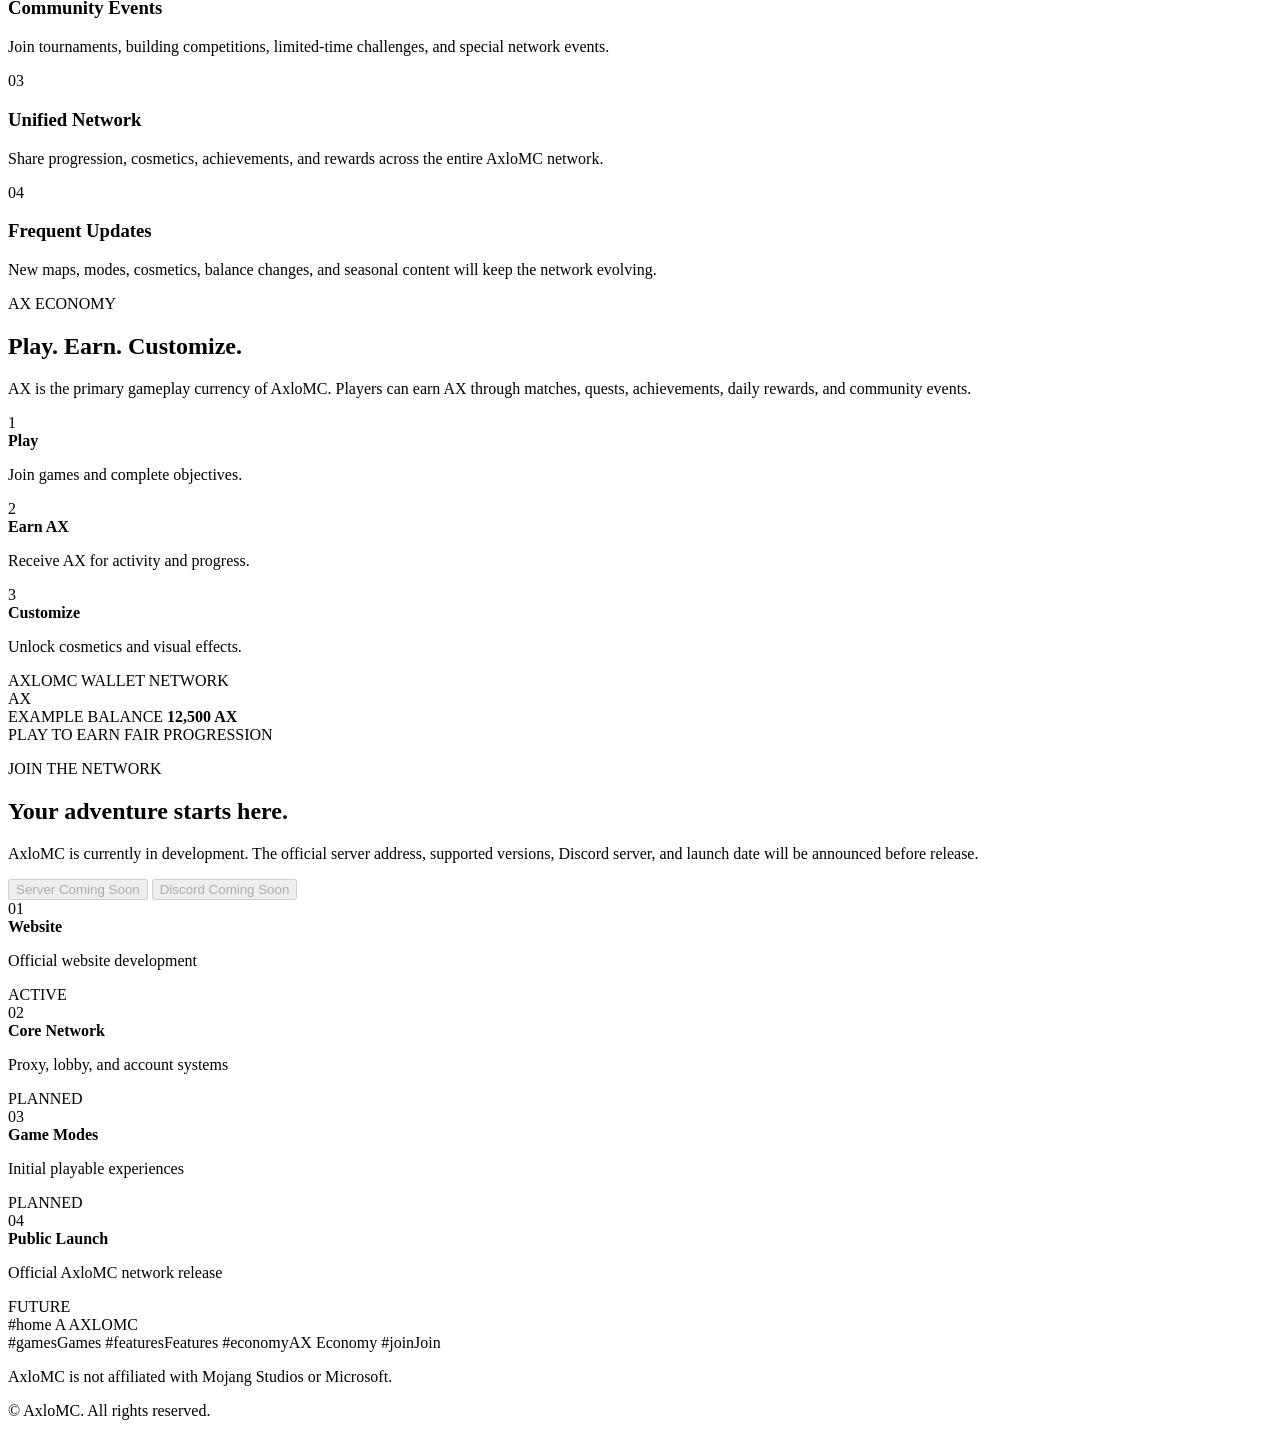
==== commit 988accf5: "Update index.html" ====
--- a/index.html
+++ b/index.html
@@ -1,4 +1,4 @@
-<<!DOCTYPE html>
+<!DOCTYPE html>
 <html lang="en">
 <head>
     <meta charset="UTF-8">
@@ -14,8 +14,8 @@
 
     <title>AxloMC | Minecraft Network</title>
 
-    <link rel="stylesheet" href="./style.css">
-    <script src="./script.js" defer></script>
+    ./style.css
+    ./script.jsscript>
 </head>
 
 <body>
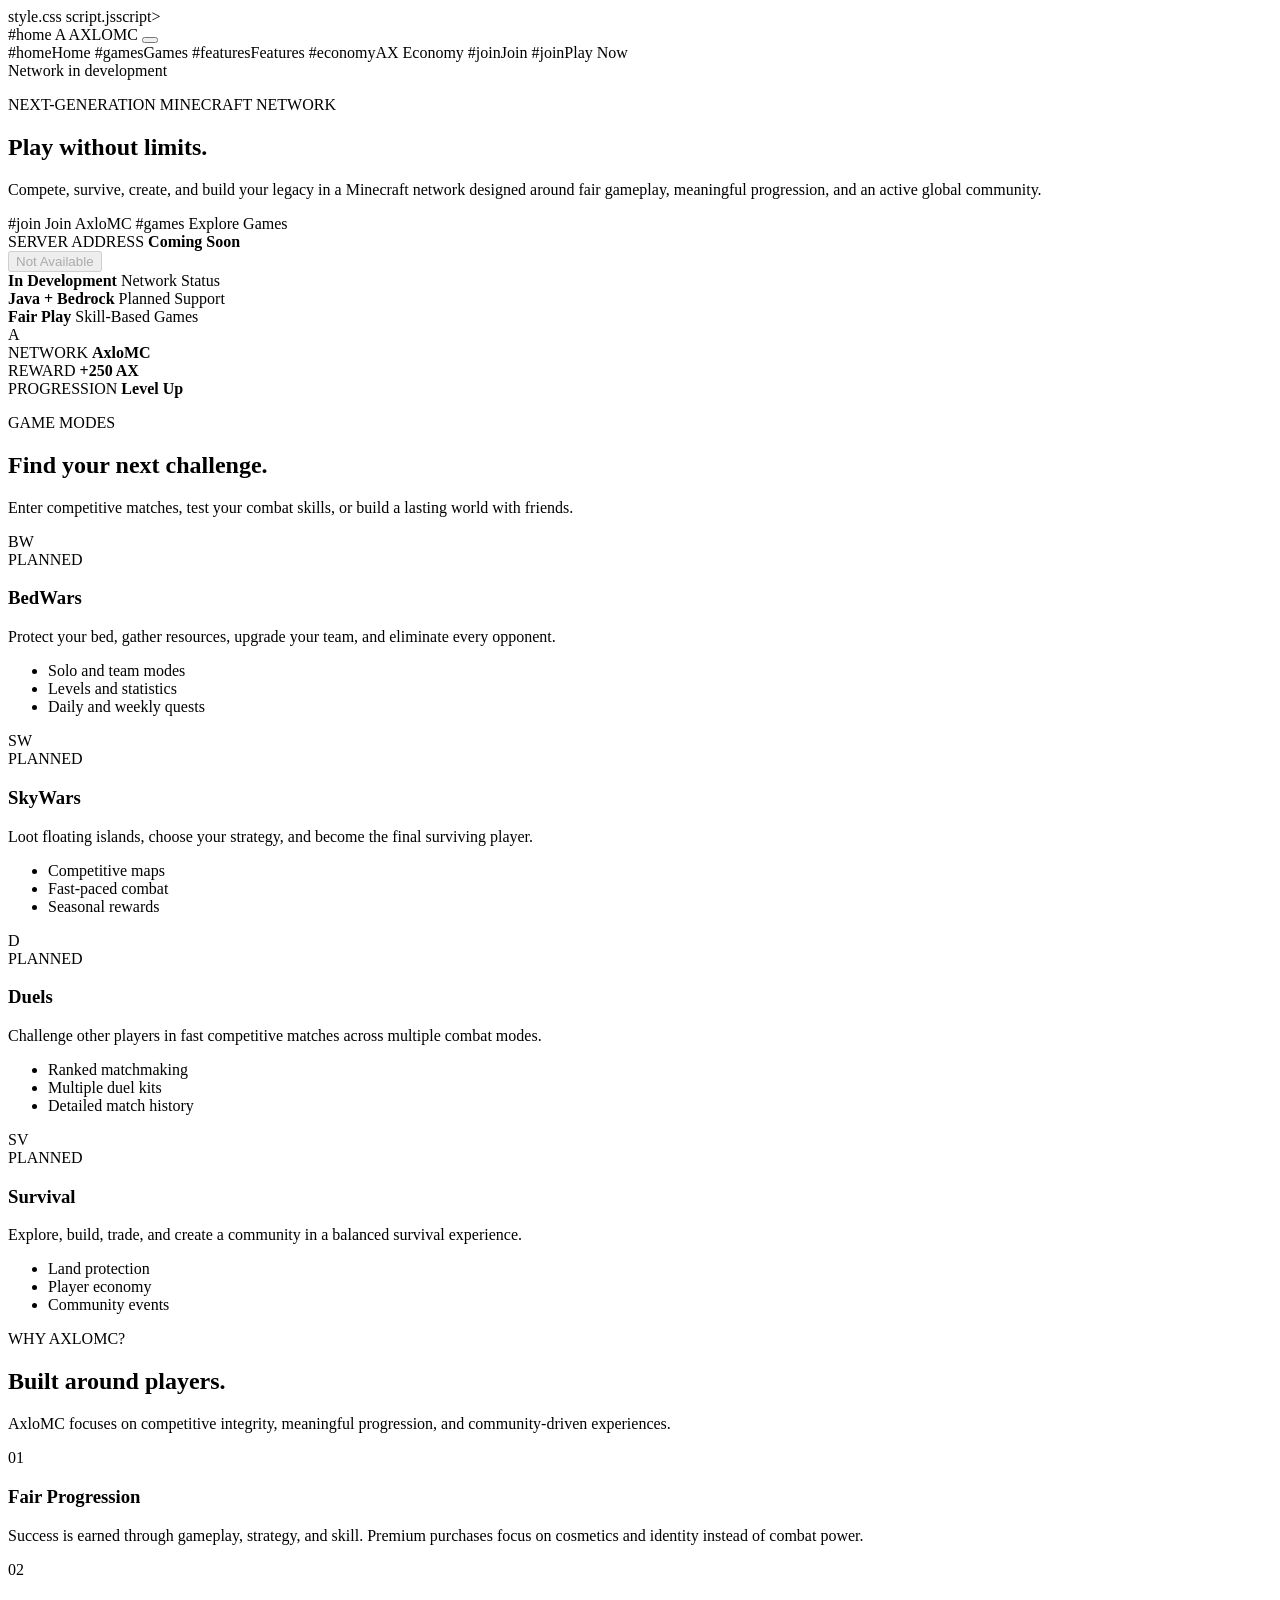
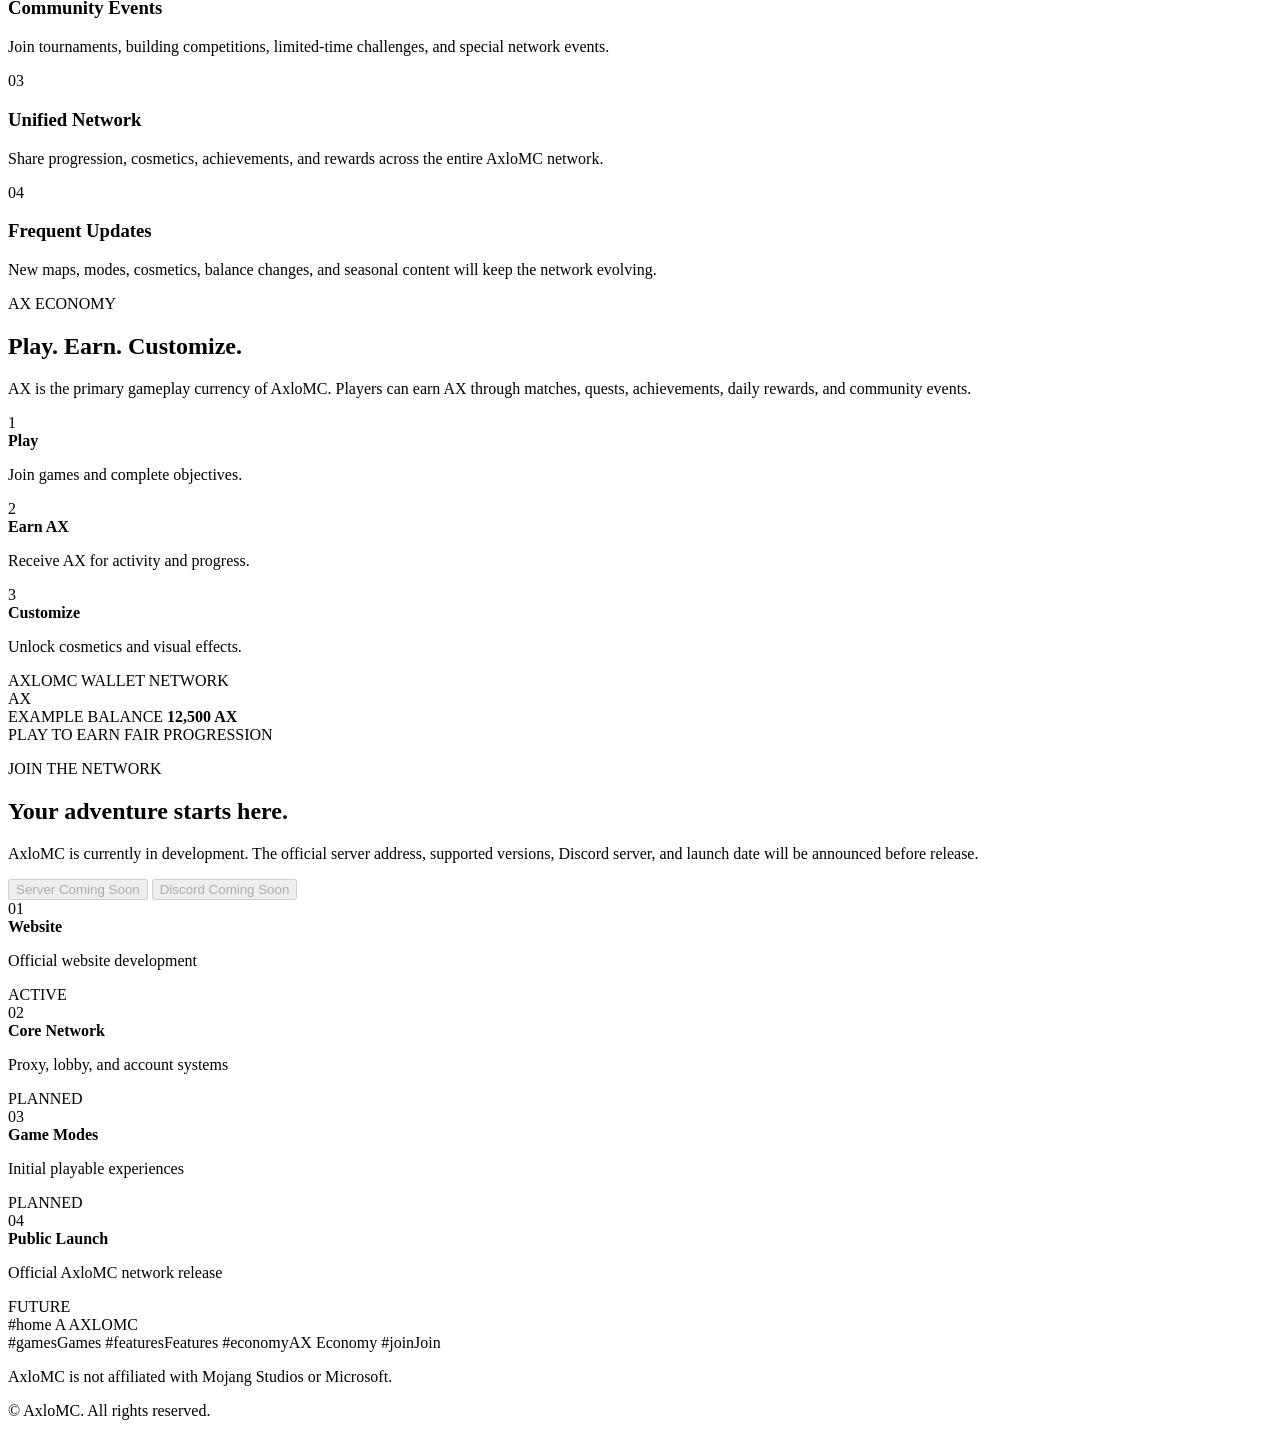
==== commit 8c5019cc: "Update index.html" ====
--- a/index.html
+++ b/index.html
@@ -2,20 +2,15 @@
 <html lang="en">
 <head>
     <meta charset="UTF-8">
-    <meta
-        name="viewport"
-        content="width=device-width, initial-scale=1.0"
-    >
+    <meta name="viewport" content="width=device-width, initial-scale=1.0">
     <meta
         name="description"
         content="AxloMC is a next-generation Minecraft network built around fair gameplay, competitive experiences, and community progression."
     >
     <meta name="theme-color" content="#070a12">
-
     <title>AxloMC | Minecraft Network</title>
-
-    ./style.css
-    ./script.jsscript>
+    style.css
+    script.jsscript>
 </head>
 
 <body>
@@ -64,9 +59,7 @@
                     <span>Network in development</span>
                 </div>
 
-                <p class="eyebrow">
-                    NEXT-GENERATION MINECRAFT NETWORK
-                </p>
+                <p class="eyebrow">NEXT-GENERATION MINECRAFT NETWORK</p>
 
                 <h1>
                     Play without
@@ -94,7 +87,6 @@
                         <span class="server-address-label">
                             SERVER ADDRESS
                         </span>
-
                         <strong>Coming Soon</strong>
                     </div>
 
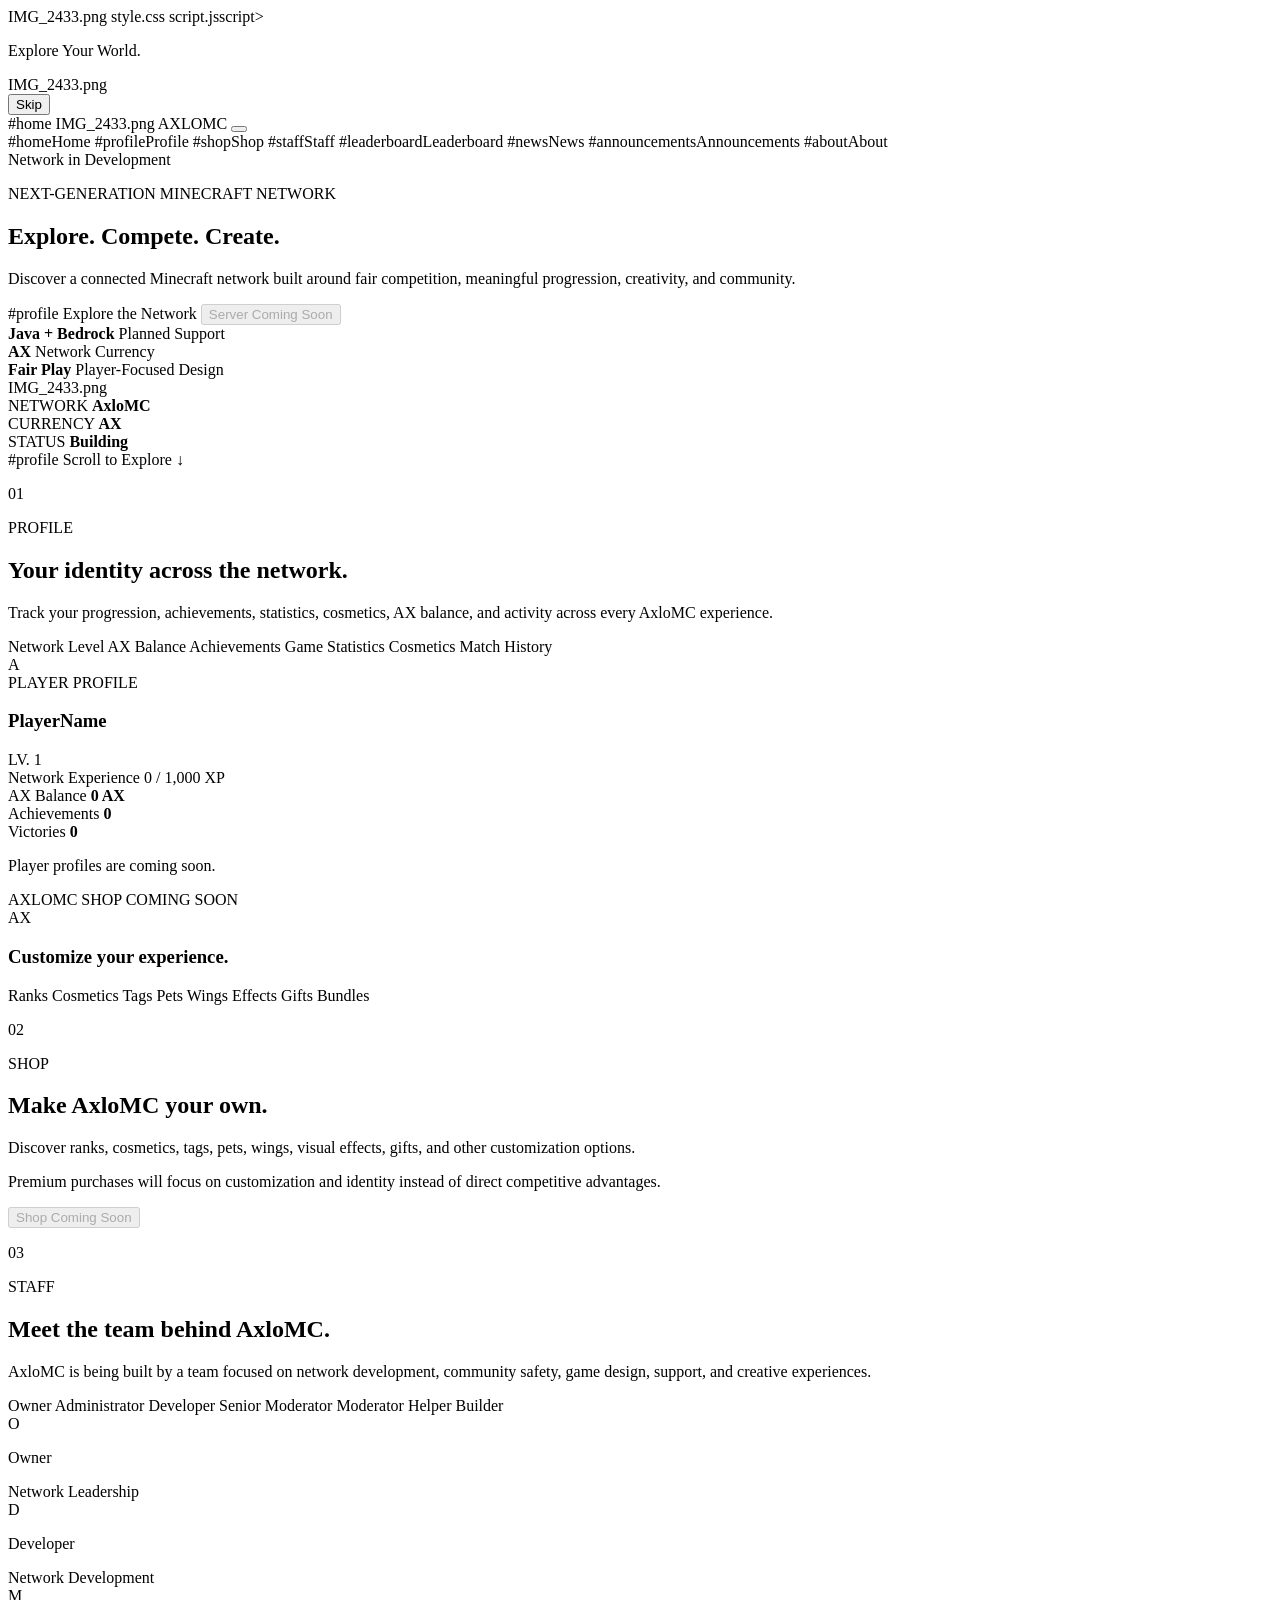
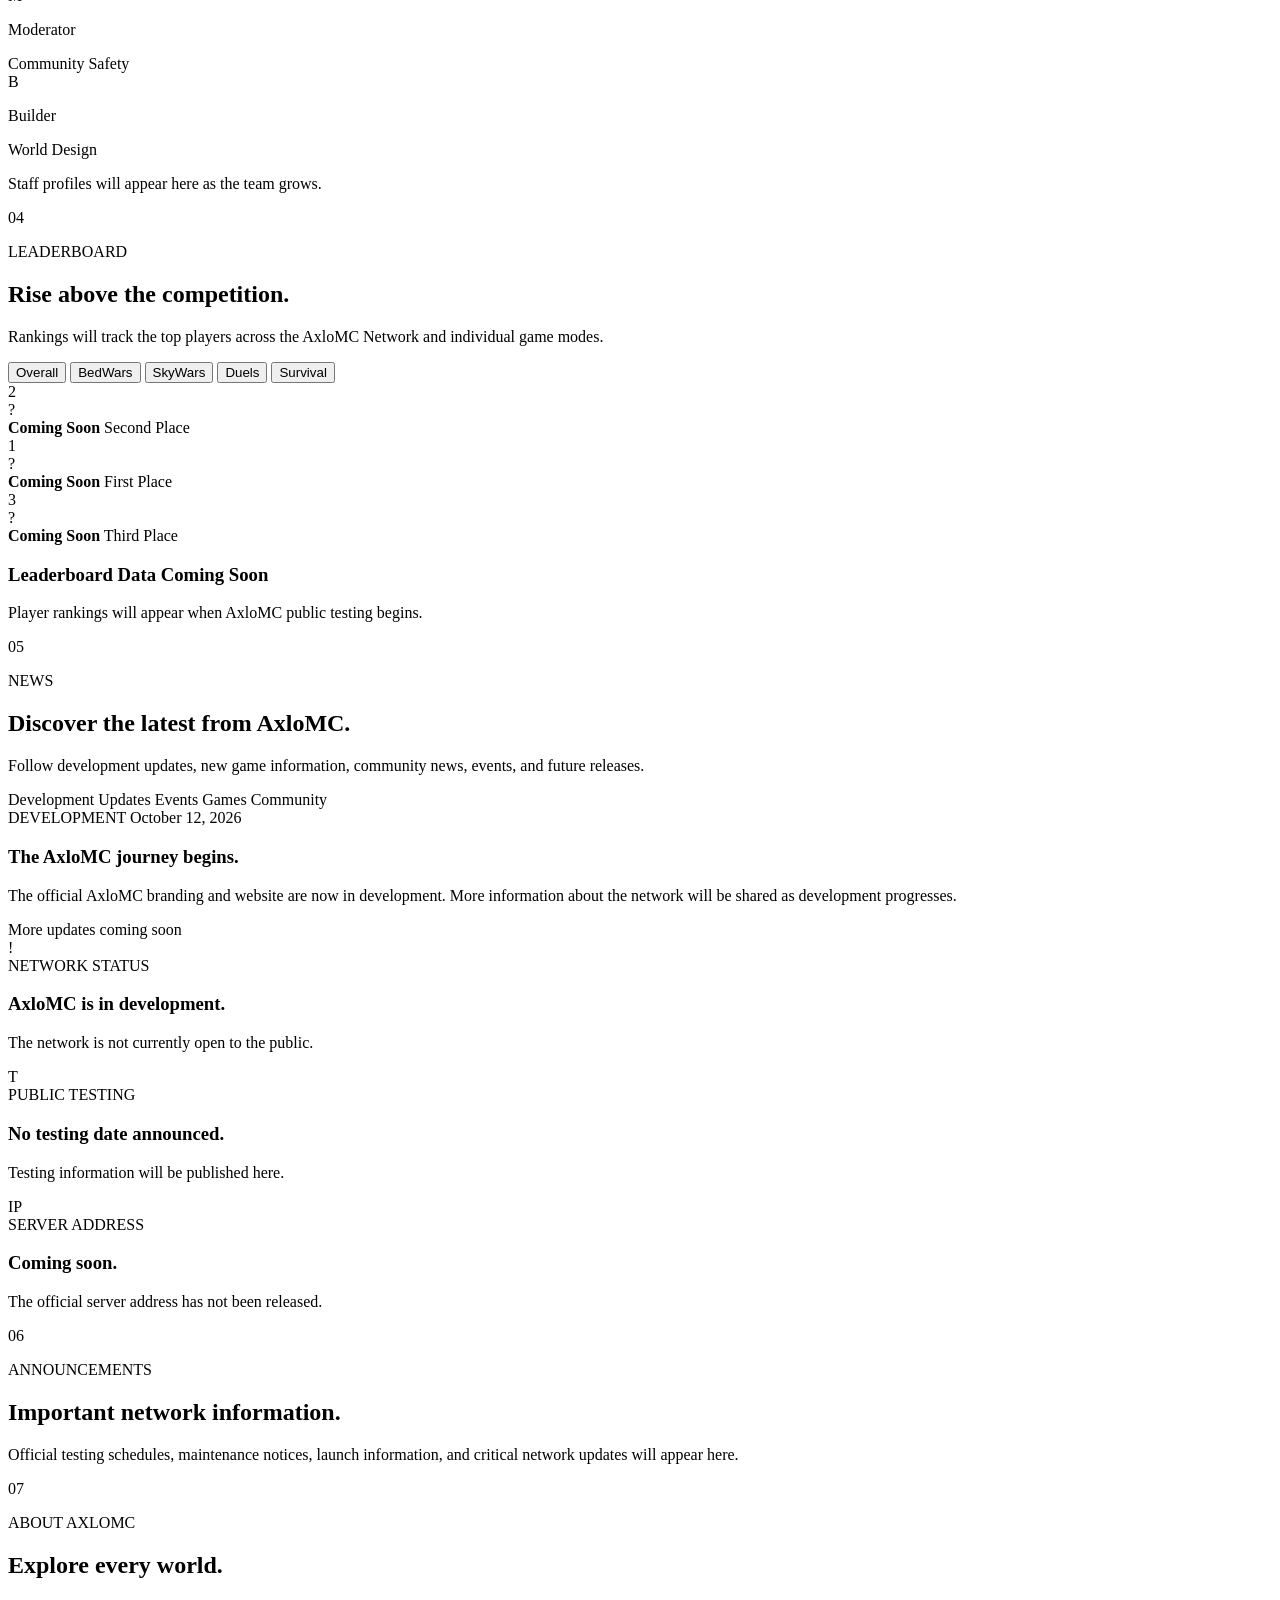
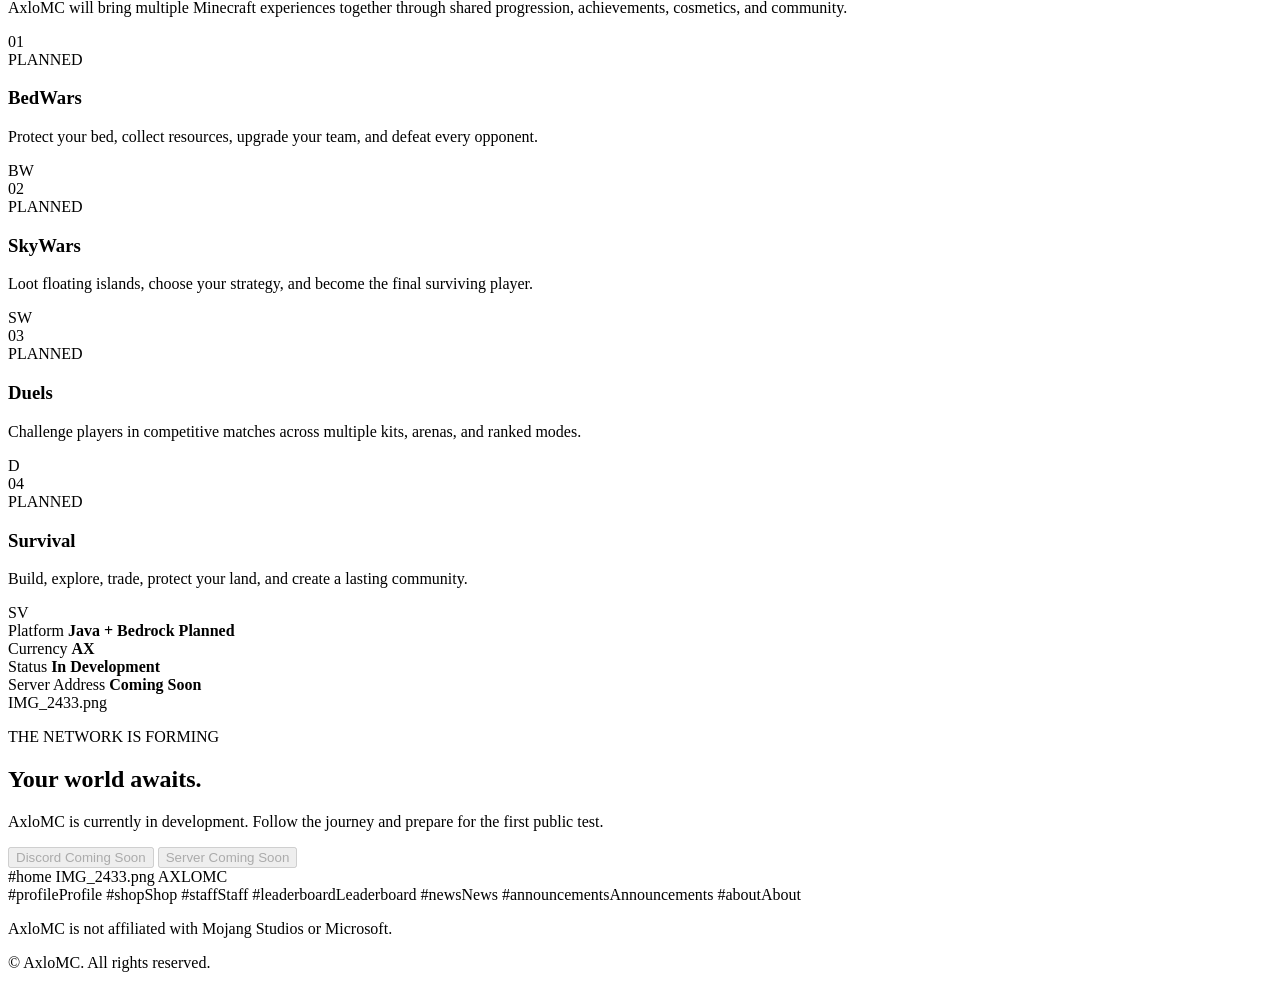
==== commit 7a161048: "Update index.html" ====
--- a/index.html
+++ b/index.html
@@ -5,26 +5,46 @@
     <meta name="viewport" content="width=device-width, initial-scale=1.0">
     <meta
         name="description"
-        content="AxloMC is a next-generation Minecraft network built around fair gameplay, competitive experiences, and community progression."
+        content="Explore AxloMC, a next-generation Minecraft network."
     >
-    <meta name="theme-color" content="#070a12">
-    <title>AxloMC | Minecraft Network</title>
+    <meta name="theme-color" content="#050713">
+
+    <title>AxloMC | Explore Your World</title>
+
+    IMG_2433.png
     style.css
     script.jsscript>
 </head>
 
-<body>
-    <div class="page-background" aria-hidden="true">
+<body class="intro-active">
+    <div class="background" aria-hidden="true">
         <div class="background-grid"></div>
-        <div class="background-glow background-glow-left"></div>
-        <div class="background-glow background-glow-right"></div>
+        <div class="background-glow glow-one"></div>
+        <div class="background-glow glow-two"></div>
+        <div class="background-glow glow-three"></div>
     </div>
 
+    <div class="intro" id="intro">
+        <div class="intro-light" aria-hidden="true"></div>
+
+        <div class="intro-content">
+            <p class="intro-message" id="introMessage">
+                Explore Your World.
+            </p>
+
+            IMG_2433.png
+        </div>
+
+        <button class="intro-skip" id="introSkip" type="button">
+            Skip
+        </button>
+    </div>
+
     <header class="site-header" id="siteHeader">
-        <nav class="navbar" aria-label="Main navigation">
+        <nav class="navigation" aria-label="Main navigation">
             #home
-                <span class="brand-mark">A</span>
-                <span class="brand-text">AXLO<span>MC</span></span>
+                IMG_2433.png
+                <span>AXLOMC</span>
             </a>
 
             <button
@@ -42,431 +62,620 @@
 
             <div class="navigation-links" id="navigationLinks">
                 #homeHome</a>
-                #gamesGames</a>
-                #featuresFeatures</a>
-                #economyAX Economy</a>
-                #joinJoin</a>
-                #joinPlay Now</a>
+                #profileProfile</a>
+                #shopShop</a>
+                #staffStaff</a>
+                #leaderboardLeaderboard</a>
+                #newsNews</a>
+                #announcementsAnnouncements</a>
+                #aboutAbout</a>
             </div>
         </nav>
     </header>
 
     <main>
-        <section class="hero section" id="home">
-            <div class="hero-content">
-                <div class="status-badge">
+        <section class="hero full-section" id="home">
+            <div class="hero-copy reveal reveal-left">
+                <div class="status-pill">
                     <span class="status-dot"></span>
-                    <span>Network in development</span>
-                </div>
-
-                <p class="eyebrow">NEXT-GENERATION MINECRAFT NETWORK</p>
+                    Network in Development
+                </div>
+
+                <p class="section-eyebrow">
+                    NEXT-GENERATION MINECRAFT NETWORK
+                </p>
 
                 <h1>
-                    Play without
-                    <span>limits.</span>
+                    Explore.
+                    <span>Compete.</span>
+                    Create.
                 </h1>
 
                 <p class="hero-description">
-                    Compete, survive, create, and build your legacy in a
-                    Minecraft network designed around fair gameplay,
-                    meaningful progression, and an active global community.
+                    Discover a connected Minecraft network built around
+                    fair competition, meaningful progression, creativity,
+                    and community.
                 </p>
 
                 <div class="hero-actions">
-                    #join
-                        Join AxloMC
+                    #profile
+                        Explore the Network
                     </a>
 
-                    #games
-                        Explore Games
-                    </a>
-                </div>
-
-                <div class="server-address-card">
+                    <button class="button button-secondary" type="button" disabled>
+                        Server Coming Soon
+                    </button>
+                </div>
+
+                <div class="hero-information">
                     <div>
-                        <span class="server-address-label">
-                            SERVER ADDRESS
-                        </span>
-                        <strong>Coming Soon</strong>
-                    </div>
-
-                    <button class="copy-button" type="button" disabled>
-                        Not Available
-                    </button>
-                </div>
-
-                <div class="hero-statistics">
-                    <div class="statistic">
-                        <strong>In Development</strong>
-                        <span>Network Status</span>
-                    </div>
-
-                    <div class="statistic">
                         <strong>Java + Bedrock</strong>
                         <span>Planned Support</span>
                     </div>
 
-                    <div class="statistic">
+                    <div>
+                        <strong>AX</strong>
+                        <span>Network Currency</span>
+                    </div>
+
+                    <div>
                         <strong>Fair Play</strong>
-                        <span>Skill-Based Games</span>
-                    </div>
-                </div>
-            </div>
-
-            <div class="hero-visual" aria-hidden="true">
-                <div class="orbit orbit-one"></div>
-                <div class="orbit orbit-two"></div>
-                <div class="orbit orbit-three"></div>
-
-                <div class="visual-core">
-                    <span>A</span>
-                </div>
-
-                <div class="floating-card floating-card-one">
+                        <span>Player-Focused Design</span>
+                    </div>
+                </div>
+            </div>
+
+            <div class="hero-art reveal reveal-right">
+                <div class="logo-orbit orbit-one"></div>
+                <div class="logo-orbit orbit-two"></div>
+                <div class="logo-orbit orbit-three"></div>
+
+                <div class="logo-aura"></div>
+
+                IMG_2433.png
+
+                <div class="floating-label label-one">
                     <span>NETWORK</span>
                     <strong>AxloMC</strong>
                 </div>
 
-                <div class="floating-card floating-card-two">
-                    <span>REWARD</span>
-                    <strong>+250 AX</strong>
-                </div>
-
-                <div class="floating-card floating-card-three">
-                    <span>PROGRESSION</span>
-                    <strong>Level Up</strong>
-                </div>
-            </div>
-        </section>
-
-        <section class="section" id="games">
-            <div class="section-heading">
-                <p class="eyebrow">GAME MODES</p>
-                <h2>Find your next challenge.</h2>
+                <div class="floating-label label-two">
+                    <span>CURRENCY</span>
+                    <strong>AX</strong>
+                </div>
+
+                <div class="floating-label label-three">
+                    <span>STATUS</span>
+                    <strong>Building</strong>
+                </div>
+            </div>
+
+            #profile
+                <span>Scroll to Explore</span>
+                <span class="scroll-arrow">↓</span>
+            </a>
+        </section>
+
+        <section class="content-section full-section" id="profile">
+            <div class="section-layout">
+                <div class="section-copy reveal reveal-left">
+                    <p class="section-number">01</p>
+                    <p class="section-eyebrow">PROFILE</p>
+
+                    <h2>Your identity across the network.</h2>
+
+                    <p>
+                        Track your progression, achievements, statistics,
+                        cosmetics, AX balance, and activity across every
+                        AxloMC experience.
+                    </p>
+
+                    <div class="feature-list">
+                        <span>Network Level</span>
+                        <span>AX Balance</span>
+                        <span>Achievements</span>
+                        <span>Game Statistics</span>
+                        <span>Cosmetics</span>
+                        <span>Match History</span>
+                    </div>
+                </div>
+
+                <div class="visual-panel reveal reveal-right">
+                    <div class="profile-card">
+                        <div class="profile-header">
+                            <div class="profile-avatar">A</div>
+
+                            <div>
+                                <span>PLAYER PROFILE</span>
+                                <h3>PlayerName</h3>
+                            </div>
+
+                            <div class="profile-level">LV. 1</div>
+                        </div>
+
+                        <div class="profile-progress">
+                            <div class="profile-progress-label">
+                                <span>Network Experience</span>
+                                <span>0 / 1,000 XP</span>
+                            </div>
+
+                            <div class="progress-track">
+                                <div class="progress-fill"></div>
+                            </div>
+                        </div>
+
+                        <div class="profile-statistics">
+                            <div>
+                                <span>AX Balance</span>
+                                <strong>0 AX</strong>
+                            </div>
+
+                            <div>
+                                <span>Achievements</span>
+                                <strong>0</strong>
+                            </div>
+
+                            <div>
+                                <span>Victories</span>
+                                <strong>0</strong>
+                            </div>
+                        </div>
+
+                        <p class="coming-soon">
+                            Player profiles are coming soon.
+                        </p>
+                    </div>
+                </div>
+            </div>
+        </section>
+
+        <section class="content-section full-section" id="shop">
+            <div class="section-layout section-layout-reversed">
+                <div class="visual-panel reveal reveal-left">
+                    <div class="shop-card">
+                        <div class="shop-top">
+                            <span>AXLOMC SHOP</span>
+                            <span>COMING SOON</span>
+                        </div>
+
+                        <div class="shop-symbol">AX</div>
+
+                        <h3>Customize your experience.</h3>
+
+                        <div class="shop-grid">
+                            <span>Ranks</span>
+                            <span>Cosmetics</span>
+                            <span>Tags</span>
+                            <span>Pets</span>
+                            <span>Wings</span>
+                            <span>Effects</span>
+                            <span>Gifts</span>
+                            <span>Bundles</span>
+                        </div>
+                    </div>
+                </div>
+
+                <div class="section-copy reveal reveal-right">
+                    <p class="section-number">02</p>
+                    <p class="section-eyebrow">SHOP</p>
+
+                    <h2>Make AxloMC your own.</h2>
+
+                    <p>
+                        Discover ranks, cosmetics, tags, pets, wings,
+                        visual effects, gifts, and other customization
+                        options.
+                    </p>
+
+                    <p class="fair-play-note">
+                        Premium purchases will focus on customization and
+                        identity instead of direct competitive advantages.
+                    </p>
+
+                    <button class="button button-secondary" type="button" disabled>
+                        Shop Coming Soon
+                    </button>
+                </div>
+            </div>
+        </section>
+
+        <section class="content-section full-section" id="staff">
+            <div class="section-layout">
+                <div class="section-copy reveal reveal-left">
+                    <p class="section-number">03</p>
+                    <p class="section-eyebrow">STAFF</p>
+
+                    <h2>Meet the team behind AxloMC.</h2>
+
+                    <p>
+                        AxloMC is being built by a team focused on network
+                        development, community safety, game design, support,
+                        and creative experiences.
+                    </p>
+
+                    <div class="role-list">
+                        <span>Owner</span>
+                        <span>Administrator</span>
+                        <span>Developer</span>
+                        <span>Senior Moderator</span>
+                        <span>Moderator</span>
+                        <span>Helper</span>
+                        <span>Builder</span>
+                    </div>
+                </div>
+
+                <div class="visual-panel reveal reveal-bottom">
+                    <div class="staff-grid">
+                        <article class="staff-card">
+                            <div class="staff-avatar">O</div>
+                            <p>Owner</p>
+                            <span>Network Leadership</span>
+                        </article>
+
+                        <article class="staff-card">
+                            <div class="staff-avatar">D</div>
+                            <p>Developer</p>
+                            <span>Network Development</span>
+                        </article>
+
+                        <article class="staff-card">
+                            <div class="staff-avatar">M</div>
+                            <p>Moderator</p>
+                            <span>Community Safety</span>
+                        </article>
+
+                        <article class="staff-card">
+                            <div class="staff-avatar">B</div>
+                            <p>Builder</p>
+                            <span>World Design</span>
+                        </article>
+                    </div>
+
+                    <p class="panel-message">
+                        Staff profiles will appear here as the team grows.
+                    </p>
+                </div>
+            </div>
+        </section>
+
+        <section class="content-section full-section" id="leaderboard">
+            <div class="centered-heading reveal reveal-bottom">
+                <p class="section-number">04</p>
+                <p class="section-eyebrow">LEADERBOARD</p>
+
+                <h2>Rise above the competition.</h2>
 
                 <p>
-                    Enter competitive matches, test your combat skills, or
-                    build a lasting world with friends.
+                    Rankings will track the top players across the AxloMC
+                    Network and individual game modes.
                 </p>
             </div>
 
-            <div class="game-grid">
-                <article class="game-card">
-                    <div class="game-icon">BW</div>
-
-                    <div class="game-card-content">
-                        <span class="card-label">PLANNED</span>
+            <div class="leaderboard-panel reveal reveal-scale">
+                <div class="leaderboard-tabs">
+                    <button class="leaderboard-tab active" type="button">
+                        Overall
+                    </button>
+
+                    <button class="leaderboard-tab" type="button">
+                        BedWars
+                    </button>
+
+                    <button class="leaderboard-tab" type="button">
+                        SkyWars
+                    </button>
+
+                    <button class="leaderboard-tab" type="button">
+                        Duels
+                    </button>
+
+                    <button class="leaderboard-tab" type="button">
+                        Survival
+                    </button>
+                </div>
+
+                <div class="podium">
+                    <div class="podium-player podium-second">
+                        <span class="podium-rank">2</span>
+                        <div class="podium-avatar">?</div>
+                        <strong>Coming Soon</strong>
+                        <span>Second Place</span>
+                    </div>
+
+                    <div class="podium-player podium-first">
+                        <span class="podium-rank">1</span>
+                        <div class="podium-avatar">?</div>
+                        <strong>Coming Soon</strong>
+                        <span>First Place</span>
+                    </div>
+
+                    <div class="podium-player podium-third">
+                        <span class="podium-rank">3</span>
+                        <div class="podium-avatar">?</div>
+                        <strong>Coming Soon</strong>
+                        <span>Third Place</span>
+                    </div>
+                </div>
+
+                <div class="leaderboard-message">
+                    <h3>Leaderboard Data Coming Soon</h3>
+                    <p>
+                        Player rankings will appear when AxloMC public
+                        testing begins.
+                    </p>
+                </div>
+            </div>
+        </section>
+
+        <section class="content-section full-section" id="news">
+            <div class="section-layout">
+                <div class="section-copy reveal reveal-left">
+                    <p class="section-number">05</p>
+                    <p class="section-eyebrow">NEWS</p>
+
+                    <h2>Discover the latest from AxloMC.</h2>
+
+                    <p>
+                        Follow development updates, new game information,
+                        community news, events, and future releases.
+                    </p>
+
+                    <div class="news-categories">
+                        <span>Development</span>
+                        <span>Updates</span>
+                        <span>Events</span>
+                        <span>Games</span>
+                        <span>Community</span>
+                    </div>
+                </div>
+
+                <div class="visual-panel reveal reveal-right">
+                    <article class="news-card">
+                        <div class="news-card-header">
+                            <span class="news-category">DEVELOPMENT</span>
+                            <time datetime="2026-10-12">October 12, 2026</time>
+                        </div>
+
+                        <h3>The AxloMC journey begins.</h3>
+
+                        <p>
+                            The official AxloMC branding and website are now
+                            in development. More information about the network
+                            will be shared as development progresses.
+                        </p>
+
+                        <span class="news-read-more">
+                            More updates coming soon
+                        </span>
+                    </article>
+                </div>
+            </div>
+        </section>
+
+        <section class="content-section full-section" id="announcements">
+            <div class="section-layout section-layout-reversed">
+                <div class="visual-panel reveal reveal-left">
+                    <div class="announcement-list">
+                        <article class="announcement-card important">
+                            <div class="announcement-icon">!</div>
+
+                            <div>
+                                <span>NETWORK STATUS</span>
+                                <h3>AxloMC is in development.</h3>
+                                <p>
+                                    The network is not currently open to the
+                                    public.
+                                </p>
+                            </div>
+                        </article>
+
+                        <article class="announcement-card">
+                            <div class="announcement-icon">T</div>
+
+                            <div>
+                                <span>PUBLIC TESTING</span>
+                                <h3>No testing date announced.</h3>
+                                <p>
+                                    Testing information will be published
+                                    here.
+                                </p>
+                            </div>
+                        </article>
+
+                        <article class="announcement-card">
+                            <div class="announcement-icon">IP</div>
+
+                            <div>
+                                <span>SERVER ADDRESS</span>
+                                <h3>Coming soon.</h3>
+                                <p>
+                                    The official server address has not been
+                                    released.
+                                </p>
+                            </div>
+                        </article>
+                    </div>
+                </div>
+
+                <div class="section-copy reveal reveal-right">
+                    <p class="section-number">06</p>
+                    <p class="section-eyebrow">ANNOUNCEMENTS</p>
+
+                    <h2>Important network information.</h2>
+
+                    <p>
+                        Official testing schedules, maintenance notices,
+                        launch information, and critical network updates
+                        will appear here.
+                    </p>
+                </div>
+            </div>
+        </section>
+
+        <section class="content-section about-section" id="about">
+            <div class="centered-heading reveal reveal-bottom">
+                <p class="section-number">07</p>
+                <p class="section-eyebrow">ABOUT AXLOMC</p>
+
+                <h2>Explore every world.</h2>
+
+                <p>
+                    AxloMC will bring multiple Minecraft experiences
+                    together through shared progression, achievements,
+                    cosmetics, and community.
+                </p>
+            </div>
+
+            <div class="game-mode-list">
+                <article class="game-mode reveal reveal-left">
+                    <div class="game-mode-number">01</div>
+
+                    <div class="game-mode-content">
+                        <span class="game-status">PLANNED</span>
                         <h3>BedWars</h3>
 
                         <p>
-                            Protect your bed, gather resources, upgrade your
-                            team, and eliminate every opponent.
+                            Protect your bed, collect resources, upgrade
+                            your team, and defeat every opponent.
                         </p>
-
-                        <ul>
-                            <li>Solo and team modes</li>
-                            <li>Levels and statistics</li>
-                            <li>Daily and weekly quests</li>
-                        </ul>
-                    </div>
+                    </div>
+
+                    <div class="game-mode-symbol">BW</div>
                 </article>
 
-                <article class="game-card">
-                    <div class="game-icon">SW</div>
-
-                    <div class="game-card-content">
-                        <span class="card-label">PLANNED</span>
+                <article class="game-mode reveal reveal-right">
+                    <div class="game-mode-number">02</div>
+
+                    <div class="game-mode-content">
+                        <span class="game-status">PLANNED</span>
                         <h3>SkyWars</h3>
 
                         <p>
-                            Loot floating islands, choose your strategy, and
-                            become the final surviving player.
+                            Loot floating islands, choose your strategy,
+                            and become the final surviving player.
                         </p>
-
-                        <ul>
-                            <li>Competitive maps</li>
-                            <li>Fast-paced combat</li>
-                            <li>Seasonal rewards</li>
-                        </ul>
-                    </div>
+                    </div>
+
+                    <div class="game-mode-symbol">SW</div>
                 </article>
 
-                <article class="game-card">
-                    <div class="game-icon">D</div>
-
-                    <div class="game-card-content">
-                        <span class="card-label">PLANNED</span>
+                <article class="game-mode reveal reveal-left">
+                    <div class="game-mode-number">03</div>
+
+                    <div class="game-mode-content">
+                        <span class="game-status">PLANNED</span>
                         <h3>Duels</h3>
 
                         <p>
-                            Challenge other players in fast competitive
-                            matches across multiple combat modes.
+                            Challenge players in competitive matches across
+                            multiple kits, arenas, and ranked modes.
                         </p>
-
-                        <ul>
-                            <li>Ranked matchmaking</li>
-                            <li>Multiple duel kits</li>
-                            <li>Detailed match history</li>
-                        </ul>
-                    </div>
+                    </div>
+
+                    <div class="game-mode-symbol">D</div>
                 </article>
 
-                <article class="game-card">
-                    <div class="game-icon">SV</div>
-
-                    <div class="game-card-content">
-                        <span class="card-label">PLANNED</span>
+                <article class="game-mode reveal reveal-right">
+                    <div class="game-mode-number">04</div>
+
+                    <div class="game-mode-content">
+                        <span class="game-status">PLANNED</span>
                         <h3>Survival</h3>
 
                         <p>
-                            Explore, build, trade, and create a community in
-                            a balanced survival experience.
+                            Build, explore, trade, protect your land, and
+                            create a lasting community.
                         </p>
-
-                        <ul>
-                            <li>Land protection</li>
-                            <li>Player economy</li>
-                            <li>Community events</li>
-                        </ul>
-                    </div>
+                    </div>
+
+                    <div class="game-mode-symbol">SV</div>
                 </article>
             </div>
-        </section>
-
-        <section class="section" id="features">
-            <div class="section-heading">
-                <p class="eyebrow">WHY AXLOMC?</p>
-                <h2>Built around players.</h2>
+
+            <div class="network-information reveal reveal-bottom">
+                <div>
+                    <span>Platform</span>
+                    <strong>Java + Bedrock Planned</strong>
+                </div>
+
+                <div>
+                    <span>Currency</span>
+                    <strong>AX</strong>
+                </div>
+
+                <div>
+                    <span>Status</span>
+                    <strong>In Development</strong>
+                </div>
+
+                <div>
+                    <span>Server Address</span>
+                    <strong>Coming Soon</strong>
+                </div>
+            </div>
+        </section>
+
+        <section class="closing-section full-section">
+            <div class="closing-content reveal reveal-scale">
+                IMG_2433.png
+
+                <p class="section-eyebrow">THE NETWORK IS FORMING</p>
+
+                <h2>Your world awaits.</h2>
 
                 <p>
-                    AxloMC focuses on competitive integrity, meaningful
-                    progression, and community-driven experiences.
+                    AxloMC is currently in development. Follow the journey
+                    and prepare for the first public test.
                 </p>
-            </div>
-
-            <div class="feature-grid">
-                <article class="feature-card">
-                    <span class="feature-number">01</span>
-                    <h3>Fair Progression</h3>
-
-                    <p>
-                        Success is earned through gameplay, strategy, and
-                        skill. Premium purchases focus on cosmetics and
-                        identity instead of combat power.
-                    </p>
-                </article>
-
-                <article class="feature-card">
-                    <span class="feature-number">02</span>
-                    <h3>Community Events</h3>
-
-                    <p>
-                        Join tournaments, building competitions,
-                        limited-time challenges, and special network events.
-                    </p>
-                </article>
-
-                <article class="feature-card">
-                    <span class="feature-number">03</span>
-                    <h3>Unified Network</h3>
-
-                    <p>
-                        Share progression, cosmetics, achievements, and
-                        rewards across the entire AxloMC network.
-                    </p>
-                </article>
-
-                <article class="feature-card">
-                    <span class="feature-number">04</span>
-                    <h3>Frequent Updates</h3>
-
-                    <p>
-                        New maps, modes, cosmetics, balance changes, and
-                        seasonal content will keep the network evolving.
-                    </p>
-                </article>
-            </div>
-        </section>
-
-        <section class="section" id="economy">
-            <div class="economy-panel">
-                <div class="economy-content">
-                    <p class="eyebrow">AX ECONOMY</p>
-                    <h2>Play. Earn. Customize.</h2>
-
-                    <p>
-                        AX is the primary gameplay currency of AxloMC.
-                        Players can earn AX through matches, quests,
-                        achievements, daily rewards, and community events.
-                    </p>
-
-                    <div class="economy-flow">
-                        <div class="economy-step">
-                            <span>1</span>
-
-                            <div>
-                                <strong>Play</strong>
-                                <p>Join games and complete objectives.</p>
-                            </div>
-                        </div>
-
-                        <div class="economy-line"></div>
-
-                        <div class="economy-step">
-                            <span>2</span>
-
-                            <div>
-                                <strong>Earn AX</strong>
-                                <p>Receive AX for activity and progress.</p>
-                            </div>
-                        </div>
-
-                        <div class="economy-line"></div>
-
-                        <div class="economy-step">
-                            <span>3</span>
-
-                            <div>
-                                <strong>Customize</strong>
-                                <p>Unlock cosmetics and visual effects.</p>
-                            </div>
-                        </div>
-                    </div>
-                </div>
-
-                <div class="currency-card">
-                    <div class="currency-card-header">
-                        <span>AXLOMC WALLET</span>
-                        <span>NETWORK</span>
-                    </div>
-
-                    <div class="currency-symbol">AX</div>
-
-                    <div class="currency-balance">
-                        <span>EXAMPLE BALANCE</span>
-                        <strong>12,500 AX</strong>
-                    </div>
-
-                    <div class="currency-card-footer">
-                        <span>PLAY TO EARN</span>
-                        <span>FAIR PROGRESSION</span>
-                    </div>
-                </div>
-            </div>
-        </section>
-
-        <section class="section" id="join">
-            <div class="join-panel">
-                <div class="join-content">
-                    <p class="eyebrow">JOIN THE NETWORK</p>
-                    <h2>Your adventure starts here.</h2>
-
-                    <p>
-                        AxloMC is currently in development. The official
-                        server address, supported versions, Discord server,
-                        and launch date will be announced before release.
-                    </p>
-
-                    <div class="join-actions">
-                        <button
-                            class="button button-primary"
-                            type="button"
-                            disabled
-                        >
-                            Server Coming Soon
-                        </button>
-
-                        <button
-                            class="button button-secondary"
-                            type="button"
-                            disabled
-                        >
-                            Discord Coming Soon
-                        </button>
-                    </div>
-                </div>
-
-                <div class="development-list">
-                    <div class="development-item">
-                        <span class="development-number">01</span>
-
-                        <div class="development-content">
-                            <strong>Website</strong>
-                            <p>Official website development</p>
-                        </div>
-
-                        <span class="development-status active">
-                            ACTIVE
-                        </span>
-                    </div>
-
-                    <div class="development-item">
-                        <span class="development-number">02</span>
-
-                        <div class="development-content">
-                            <strong>Core Network</strong>
-                            <p>Proxy, lobby, and account systems</p>
-                        </div>
-
-                        <span class="development-status">
-                            PLANNED
-                        </span>
-                    </div>
-
-                    <div class="development-item">
-                        <span class="development-number">03</span>
-
-                        <div class="development-content">
-                            <strong>Game Modes</strong>
-                            <p>Initial playable experiences</p>
-                        </div>
-
-                        <span class="development-status">
-                            PLANNED
-                        </span>
-                    </div>
-
-                    <div class="development-item">
-                        <span class="development-number">04</span>
-
-                        <div class="development-content">
-                            <strong>Public Launch</strong>
-                            <p>Official AxloMC network release</p>
-                        </div>
-
-                        <span class="development-status">
-                            FUTURE
-                        </span>
-                    </div>
+
+                <div class="closing-actions">
+                    <button
+                        class="button button-primary"
+                        type="button"
+                        disabled
+                    >
+                        Discord Coming Soon
+                    </button>
+
+                    <button
+                        class="button button-secondary"
+                        type="button"
+                        disabled
+                    >
+                        Server Coming Soon
+                    </button>
                 </div>
             </div>
         </section>
     </main>
 
     <footer class="site-footer">
-        <div class="footer-content">
+        <div class="footer-main">
             #home
-                <span class="brand-mark">A</span>
-                <span class="brand-text">AXLO<span>MC</span></span>
+                IMG_2433.png
+                <span>AXLOMC</span>
             </a>
 
             <div class="footer-links">
-                #gamesGames</a>
-                #featuresFeatures</a>
-                #economyAX Economy</a>
-                #joinJoin</a>
-            </div>
-
-            <div class="footer-legal">
-                <p>
-                    AxloMC is not affiliated with Mojang Studios or Microsoft.
-                </p>
-
-                <p>
-                    &copy; <span id="currentYear"></span> AxloMC.
-                    All rights reserved.
-                </p>
-            </div>
+                #profileProfile</a>
+                #shopShop</a>
+                #staffStaff</a>
+                #leaderboardLeaderboard</a>
+                #newsNews</a>
+                #announcementsAnnouncements</a>
+                #aboutAbout</a>
+            </div>
+        </div>
+
+        <div class="footer-bottom">
+            <p>
+                AxloMC is not affiliated with Mojang Studios or Microsoft.
+            </p>
+
+            <p>
+                &copy; <span id="currentYear"></span> AxloMC.
+                All rights reserved.
+            </p>
         </div>
     </footer>
 </body>
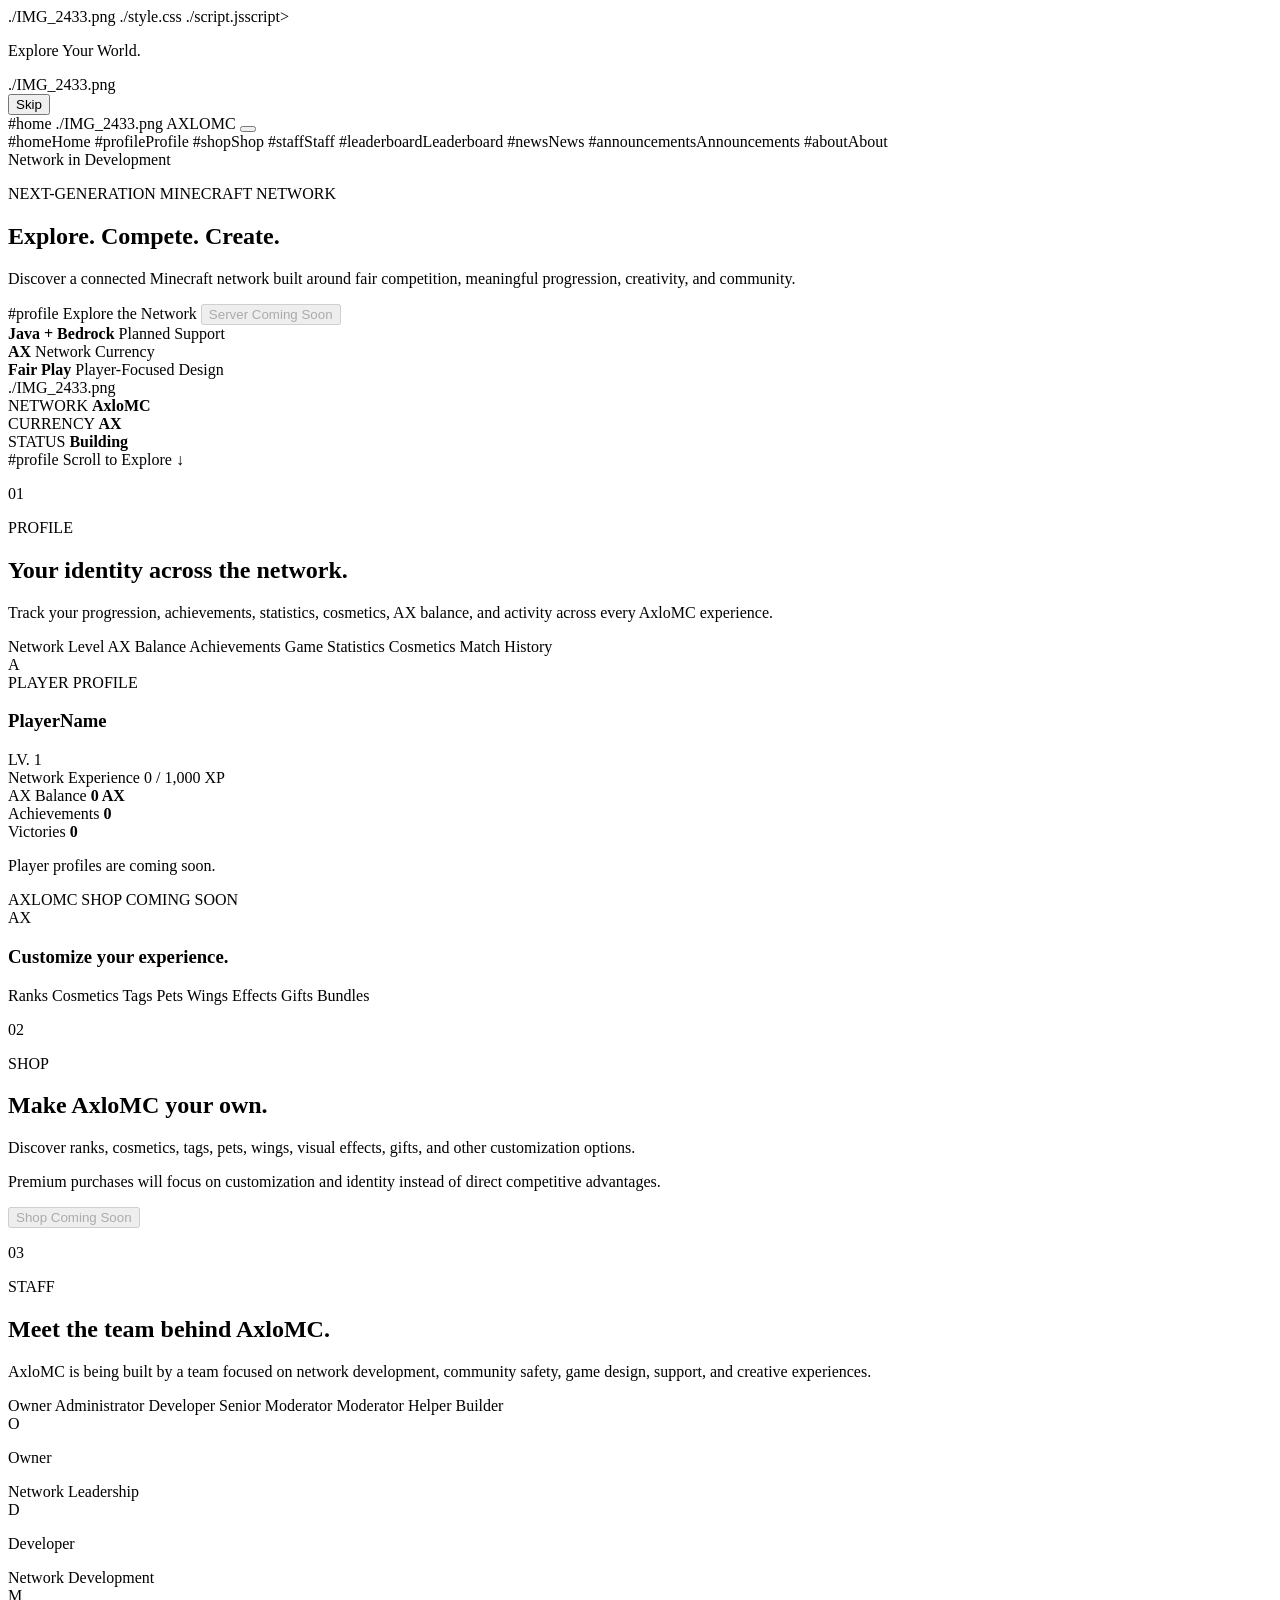
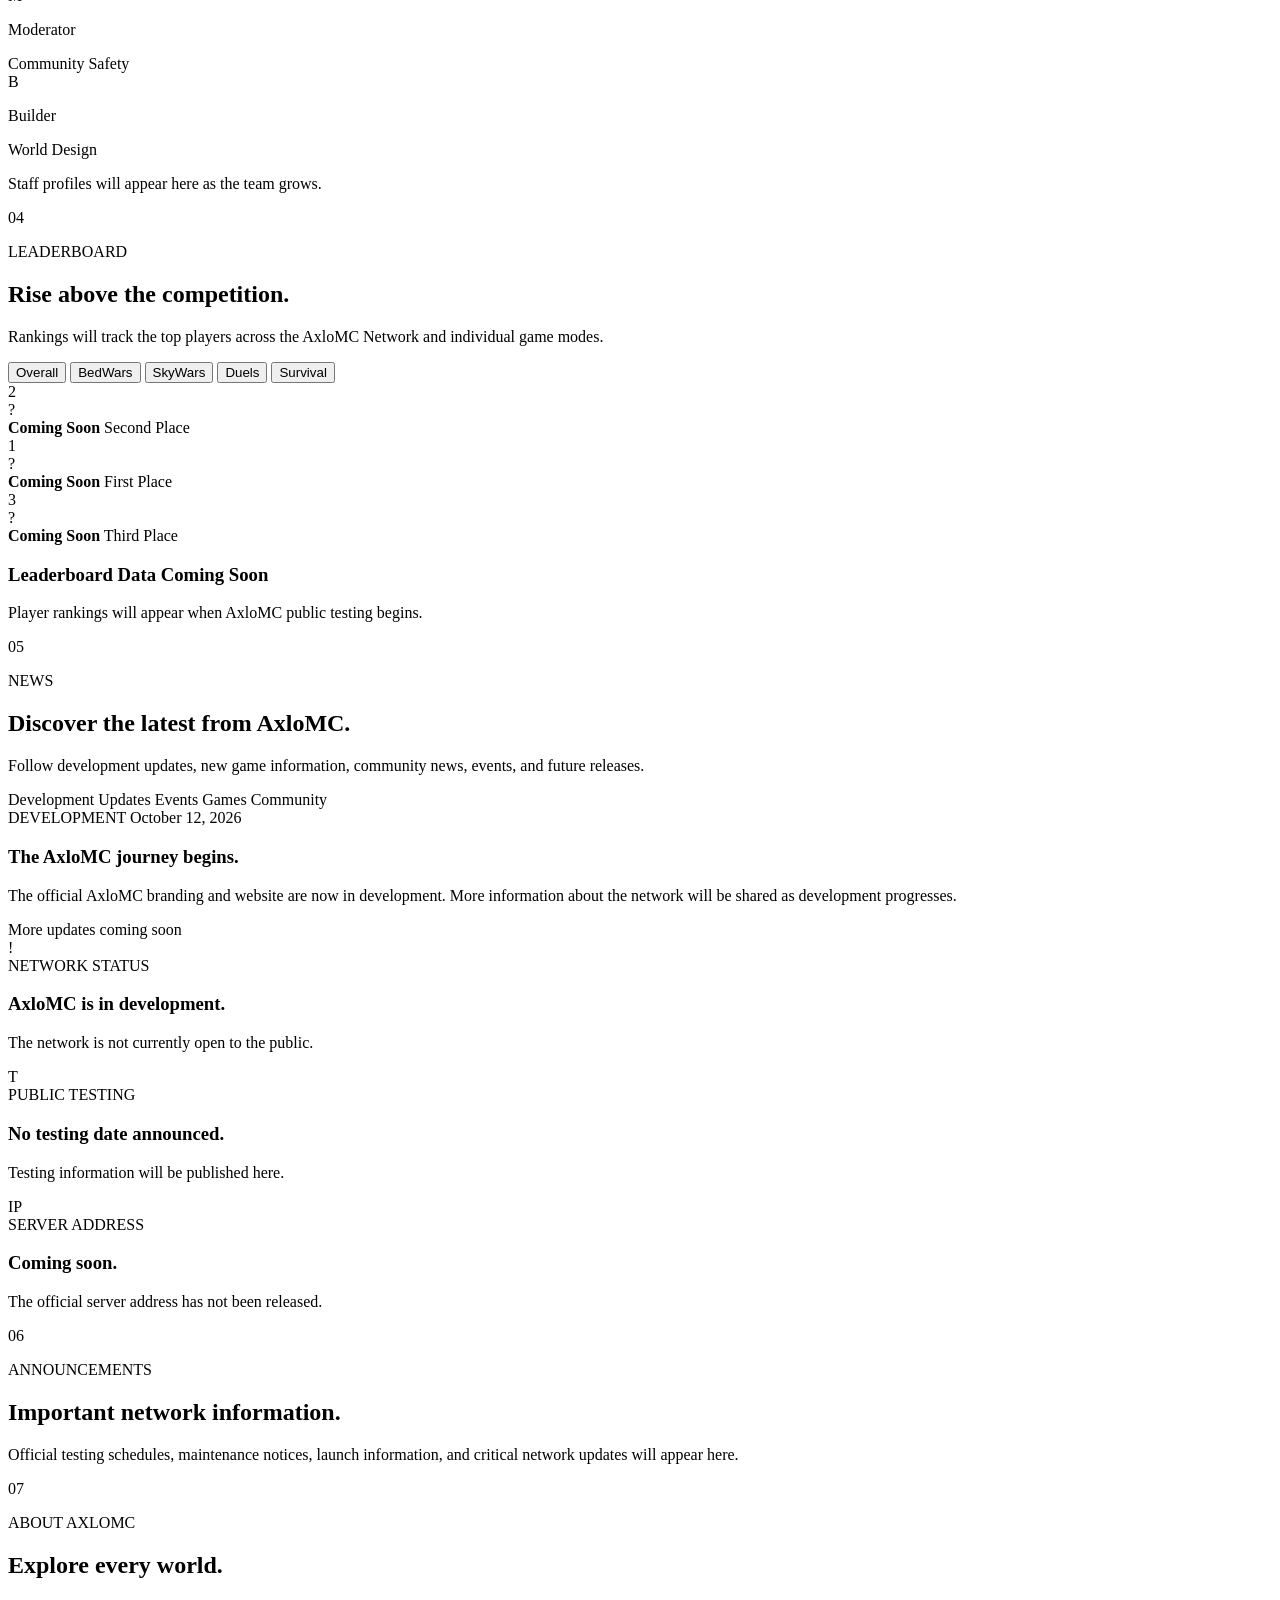
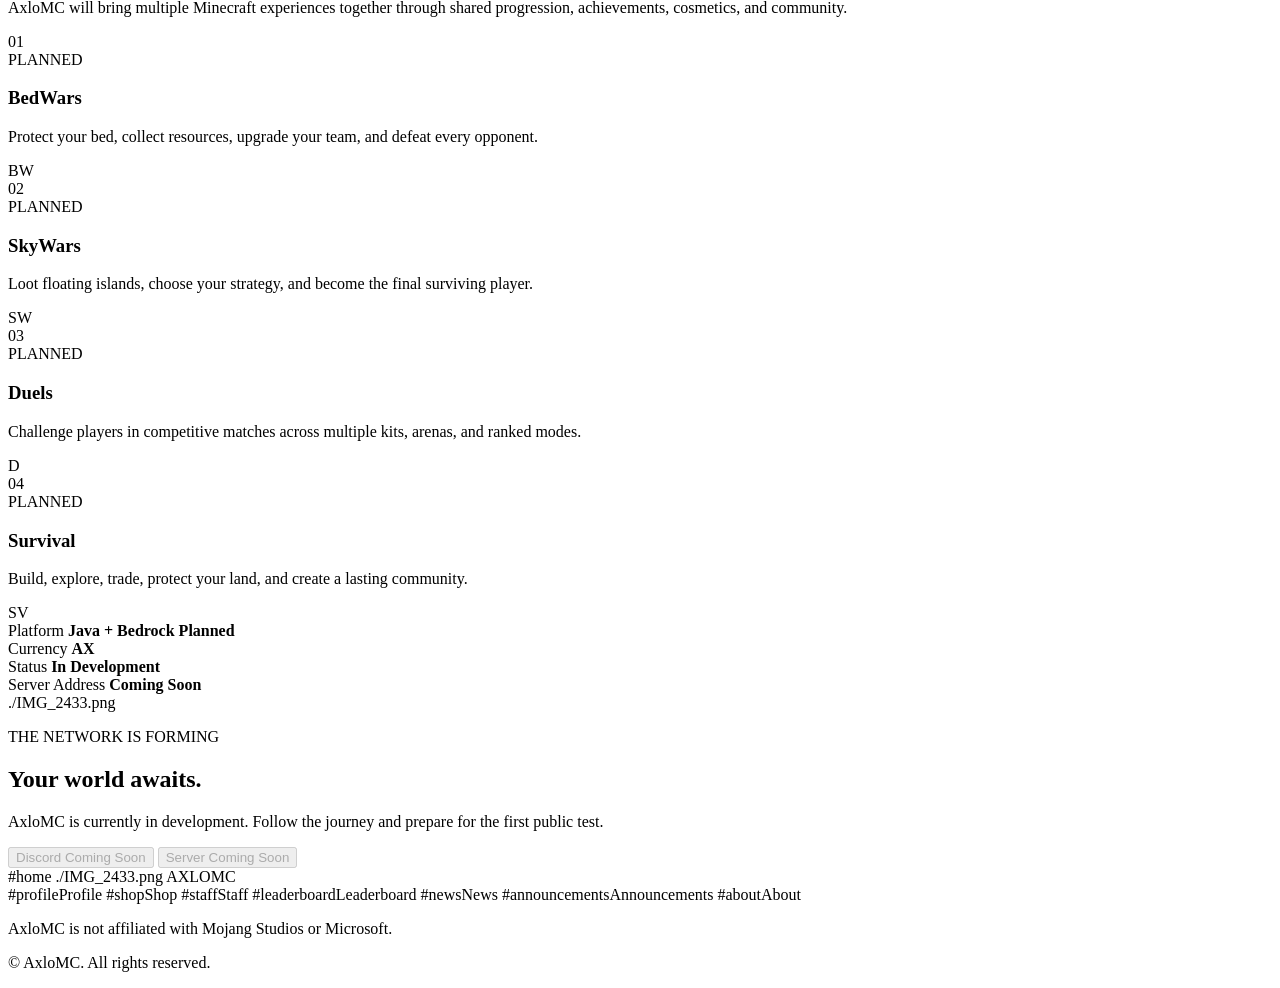
==== commit 0bd0784b: "Update index.html" ====
--- a/index.html
+++ b/index.html
@@ -2,7 +2,10 @@
 <html lang="en">
 <head>
     <meta charset="UTF-8">
-    <meta name="viewport" content="width=device-width, initial-scale=1.0">
+    <meta
+        name="viewport"
+        content="width=device-width, initial-scale=1.0"
+    >
     <meta
         name="description"
         content="Explore AxloMC, a next-generation Minecraft network."
@@ -11,9 +14,9 @@
 
     <title>AxloMC | Explore Your World</title>
 
-    IMG_2433.png
-    style.css
-    script.jsscript>
+    ./IMG_2433.png
+    ./style.css
+    ./script.jsscript>
 </head>
 
 <body class="intro-active">
@@ -32,10 +35,14 @@
                 Explore Your World.
             </p>
 
-            IMG_2433.png
+            ./IMG_2433.png
         </div>
 
-        <button class="intro-skip" id="introSkip" type="button">
+        <button
+            class="intro-skip"
+            id="introSkip"
+            type="button"
+        >
             Skip
         </button>
     </div>
@@ -43,7 +50,7 @@
     <header class="site-header" id="siteHeader">
         <nav class="navigation" aria-label="Main navigation">
             #home
-                IMG_2433.png
+                ./IMG_2433.png
                 <span>AXLOMC</span>
             </a>
 
@@ -60,7 +67,10 @@
                 <span></span>
             </button>
 
-            <div class="navigation-links" id="navigationLinks">
+            <div
+                class="navigation-links"
+                id="navigationLinks"
+            >
                 #homeHome</a>
                 #profileProfile</a>
                 #shopShop</a>
@@ -102,7 +112,11 @@
                         Explore the Network
                     </a>
 
-                    <button class="button button-secondary" type="button" disabled>
+                    <button
+                        class="button button-secondary"
+                        type="button"
+                        disabled
+                    >
                         Server Coming Soon
                     </button>
                 </div>
@@ -132,7 +146,7 @@
 
                 <div class="logo-aura"></div>
 
-                IMG_2433.png
+                ./IMG_2433.png
 
                 <div class="floating-label label-one">
                     <span>NETWORK</span>
@@ -156,7 +170,10 @@
             </a>
         </section>
 
-        <section class="content-section full-section" id="profile">
+        <section
+            class="content-section full-section"
+            id="profile"
+        >
             <div class="section-layout">
                 <div class="section-copy reveal reveal-left">
                     <p class="section-number">01</p>
@@ -190,7 +207,9 @@
                                 <h3>PlayerName</h3>
                             </div>
 
-                            <div class="profile-level">LV. 1</div>
+                            <div class="profile-level">
+                                LV. 1
+                            </div>
                         </div>
 
                         <div class="profile-progress">
@@ -229,7 +248,10 @@
             </div>
         </section>
 
-        <section class="content-section full-section" id="shop">
+        <section
+            class="content-section full-section"
+            id="shop"
+        >
             <div class="section-layout section-layout-reversed">
                 <div class="visual-panel reveal reveal-left">
                     <div class="shop-card">
@@ -272,14 +294,21 @@
                         identity instead of direct competitive advantages.
                     </p>
 
-                    <button class="button button-secondary" type="button" disabled>
+                    <button
+                        class="button button-secondary"
+                        type="button"
+                        disabled
+                    >
                         Shop Coming Soon
                     </button>
                 </div>
             </div>
         </section>
 
-        <section class="content-section full-section" id="staff">
+        <section
+            class="content-section full-section"
+            id="staff"
+        >
             <div class="section-layout">
                 <div class="section-copy reveal reveal-left">
                     <p class="section-number">03</p>
@@ -338,7 +367,10 @@
             </div>
         </section>
 
-        <section class="content-section full-section" id="leaderboard">
+        <section
+            class="content-section full-section"
+            id="leaderboard"
+        >
             <div class="centered-heading reveal reveal-bottom">
                 <p class="section-number">04</p>
                 <p class="section-eyebrow">LEADERBOARD</p>
@@ -353,23 +385,38 @@
 
             <div class="leaderboard-panel reveal reveal-scale">
                 <div class="leaderboard-tabs">
-                    <button class="leaderboard-tab active" type="button">
+                    <button
+                        class="leaderboard-tab active"
+                        type="button"
+                    >
                         Overall
                     </button>
 
-                    <button class="leaderboard-tab" type="button">
+                    <button
+                        class="leaderboard-tab"
+                        type="button"
+                    >
                         BedWars
                     </button>
 
-                    <button class="leaderboard-tab" type="button">
+                    <button
+                        class="leaderboard-tab"
+                        type="button"
+                    >
                         SkyWars
                     </button>
 
-                    <button class="leaderboard-tab" type="button">
+                    <button
+                        class="leaderboard-tab"
+                        type="button"
+                    >
                         Duels
                     </button>
 
-                    <button class="leaderboard-tab" type="button">
+                    <button
+                        class="leaderboard-tab"
+                        type="button"
+                    >
                         Survival
                     </button>
                 </div>
@@ -399,6 +446,7 @@
 
                 <div class="leaderboard-message">
                     <h3>Leaderboard Data Coming Soon</h3>
+
                     <p>
                         Player rankings will appear when AxloMC public
                         testing begins.
@@ -407,7 +455,10 @@
             </div>
         </section>
 
-        <section class="content-section full-section" id="news">
+        <section
+            class="content-section full-section"
+            id="news"
+        >
             <div class="section-layout">
                 <div class="section-copy reveal reveal-left">
                     <p class="section-number">05</p>
@@ -432,8 +483,13 @@
                 <div class="visual-panel reveal reveal-right">
                     <article class="news-card">
                         <div class="news-card-header">
-                            <span class="news-category">DEVELOPMENT</span>
-                            <time datetime="2026-10-12">October 12, 2026</time>
+                            <span class="news-category">
+                                DEVELOPMENT
+                            </span>
+
+                            <time datetime="2026-10-12">
+                                October 12, 2026
+                            </time>
                         </div>
 
                         <h3>The AxloMC journey begins.</h3>
@@ -452,7 +508,10 @@
             </div>
         </section>
 
-        <section class="content-section full-section" id="announcements">
+        <section
+            class="content-section full-section"
+            id="announcements"
+        >
             <div class="section-layout section-layout-reversed">
                 <div class="visual-panel reveal reveal-left">
                     <div class="announcement-list">
@@ -462,6 +521,7 @@
                             <div>
                                 <span>NETWORK STATUS</span>
                                 <h3>AxloMC is in development.</h3>
+
                                 <p>
                                     The network is not currently open to the
                                     public.
@@ -475,6 +535,7 @@
                             <div>
                                 <span>PUBLIC TESTING</span>
                                 <h3>No testing date announced.</h3>
+
                                 <p>
                                     Testing information will be published
                                     here.
@@ -488,6 +549,7 @@
                             <div>
                                 <span>SERVER ADDRESS</span>
                                 <h3>Coming soon.</h3>
+
                                 <p>
                                     The official server address has not been
                                     released.
@@ -512,7 +574,10 @@
             </div>
         </section>
 
-        <section class="content-section about-section" id="about">
+        <section
+            class="content-section about-section"
+            id="about"
+        >
             <div class="centered-heading reveal reveal-bottom">
                 <p class="section-number">07</p>
                 <p class="section-eyebrow">ABOUT AXLOMC</p>
@@ -617,9 +682,11 @@
 
         <section class="closing-section full-section">
             <div class="closing-content reveal reveal-scale">
-                IMG_2433.png
-
-                <p class="section-eyebrow">THE NETWORK IS FORMING</p>
+                ./IMG_2433.png
+
+                <p class="section-eyebrow">
+                    THE NETWORK IS FORMING
+                </p>
 
                 <h2>Your world awaits.</h2>
 
@@ -652,7 +719,7 @@
     <footer class="site-footer">
         <div class="footer-main">
             #home
-                IMG_2433.png
+                ./IMG_2433.png
                 <span>AXLOMC</span>
             </a>
 
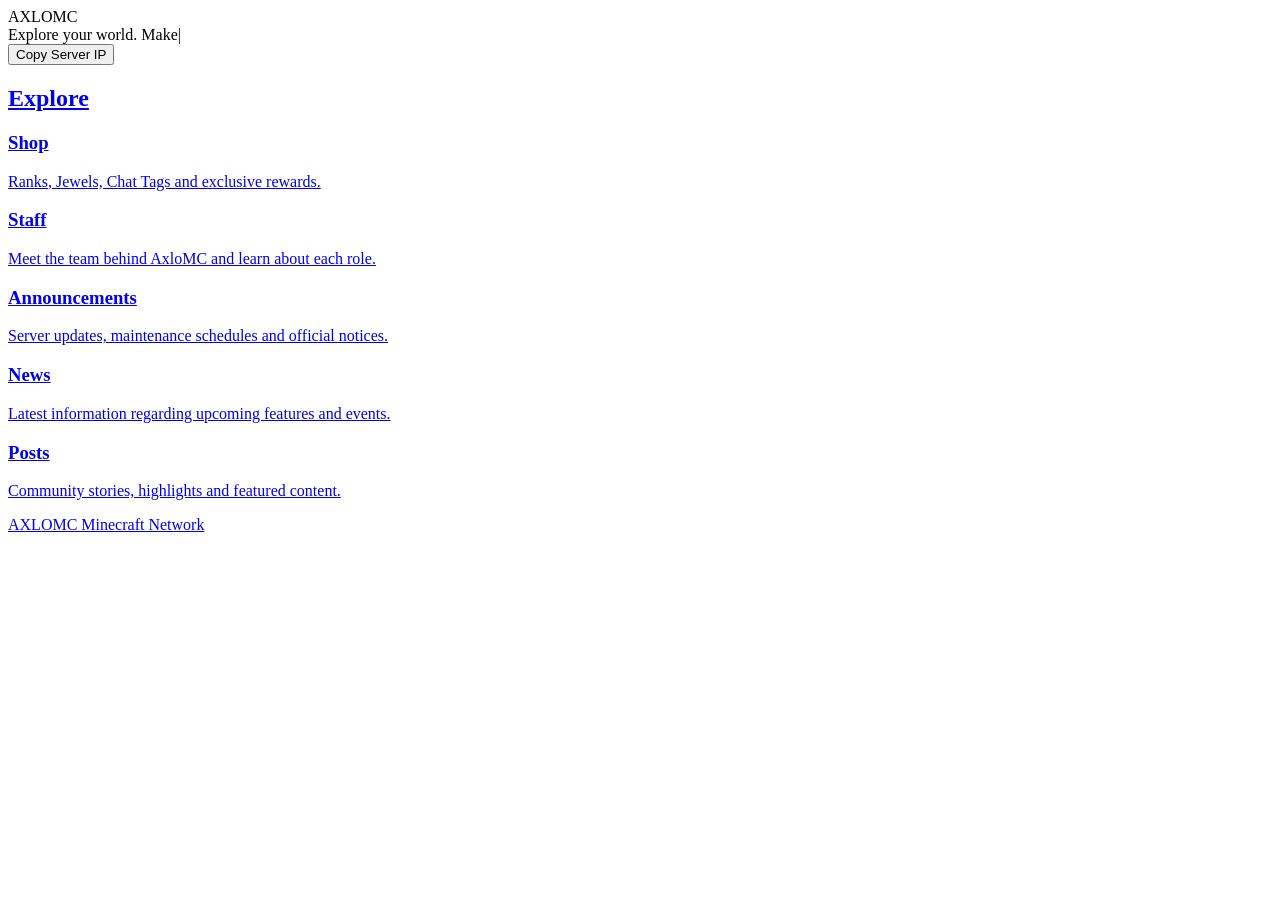
==== commit d8850f18: "Create index.html" ====
--- a/index.html
+++ b/index.html
@@ -1,749 +1,276 @@
 <!DOCTYPE html>
 <html lang="en">
 <head>
-    <meta charset="UTF-8">
-    <meta
-        name="viewport"
-        content="width=device-width, initial-scale=1.0"
-    >
-    <meta
-        name="description"
-        content="Explore AxloMC, a next-generation Minecraft network."
-    >
-    <meta name="theme-color" content="#050713">
-
-    <title>AxloMC | Explore Your World</title>
-
-    ./IMG_2433.png
-    ./style.css
-    ./script.jsscript>
+<meta charset="UTF-8">
+<meta name="viewport" content="width=device-width, initial-scale=1.0">
+
+<title>AxloMC</title>
+
+<link href="https://fonts.googleapis.com/css2?family=Inter:wght@300;400&display=swap
+
+<style>
+*{
+    margin:0;
+    padding:0;
+    box-sizing:border-box;
+    font-family:'Inter',sans-serif;
+}
+
+html{
+    scroll-behavior:smooth;
+}
+
+body{
+    background:#070b16;
+    color:#fff;
+    overflow-x:hidden;
+}
+
+body::before{
+    content:"";
+    position:fixed;
+    inset:0;
+    background:
+    radial-gradient(circle at top right,#7d4dff20,transparent 40%),
+    radial-gradient(circle at bottom left,#26d7ff20,transparent 40%);
+    z-index:-1;
+}
+
+.hero{
+    min-height:100vh;
+    display:flex;
+    flex-direction:column;
+    justify-content:center;
+    align-items:center;
+    text-align:center;
+    padding:30px;
+}
+
+.logo{
+    width:240px;
+    max-width:75%;
+    margin-bottom:25px;
+    filter:drop-shadow(0 0 30px #7d4dff55);
+}
+
+h1{
+    font-size:5rem;
+    font-weight:800;
+    letter-spacing:8px;
+}
+
+.typewriter{
+    margin-top:20px;
+    font-size:1.3rem;
+    color:#cbd5e1;
+    min-height:40px;
+}
+
+.cursor{
+    animation:blink .8s infinite;
+}
+
+@keyframes blink{
+    50%{
+        opacity:0;
+    }
+}
+
+.actions{
+    margin-top:40px;
+    display:flex;
+    gap:16px;
+    flex-wrap:wrap;
+    justify-content:center;
+    opacity:0;
+    transform:translateY(20px);
+    transition:1s;
+}
+
+.actions.show{
+    opacity:1;
+    transform:translateY(0);
+}
+
+.btn{
+    padding:14px 28px;
+    border:none;
+    border-radius:12px;
+    cursor:pointer;
+    text-decoration:none;
+    color:white;
+    background:#101929;
+    border:1px solid #25324d;
+    transition:.3s;
+}
+
+.btn:hover{
+    transform:translateY(-4px);
+    border-color:#7d4dff;
+    box-shadow:0 0 25px #7d4dff33;
+}
+
+.copy{
+    background:linear-gradient(135deg,#7d4dff,#26d7ff);
+}
+
+.section{
+    padding:100px 10%;
+}
+
+.section-title{
+    font-size:3rem;
+    margin-bottom:50px;
+    text-align:center;
+}
+
+.grid{
+    display:grid;
+    gap:24px;
+    grid-template-columns:repeat(auto-fit,minmax(250px,1fr));
+}
+
+.card{
+    background:#0f1728;
+    border:1px solid #1f2d46;
+    padding:30px;
+    border-radius:18px;
+    transition:.3s;
+}
+
+.card:hover{
+    transform:translateY(-6px);
+    border-color:#7d4dff;
+}
+
+.card h3{
+    margin-bottom:12px;
+    font-size:1.4rem;
+}
+
+.card p{
+    color:#9ca3af;
+    line-height:1.7;
+}
+
+footer{
+    padding:40px;
+    text-align:center;
+    color:#6b7280;
+}
+</style>
 </head>
 
-<body class="intro-active">
-    <div class="background" aria-hidden="true">
-        <div class="background-grid"></div>
-        <div class="background-glow glow-one"></div>
-        <div class="background-glow glow-two"></div>
-        <div class="background-glow glow-three"></div>
-    </div>
-
-    <div class="intro" id="intro">
-        <div class="intro-light" aria-hidden="true"></div>
-
-        <div class="intro-content">
-            <p class="intro-message" id="introMessage">
-                Explore Your World.
-            </p>
-
-            ./IMG_2433.png
-        </div>
-
-        <button
-            class="intro-skip"
-            id="introSkip"
-            type="button"
-        >
-            Skip
-        </button>
-    </div>
-
-    <header class="site-header" id="siteHeader">
-        <nav class="navigation" aria-label="Main navigation">
-            #home
-                ./IMG_2433.png
-                <span>AXLOMC</span>
-            </a>
-
-            <button
-                class="menu-button"
-                id="menuButton"
-                type="button"
-                aria-label="Open navigation menu"
-                aria-controls="navigationLinks"
-                aria-expanded="false"
-            >
-                <span></span>
-                <span></span>
-                <span></span>
-            </button>
-
-            <div
-                class="navigation-links"
-                id="navigationLinks"
-            >
-                #homeHome</a>
-                #profileProfile</a>
-                #shopShop</a>
-                #staffStaff</a>
-                #leaderboardLeaderboard</a>
-                #newsNews</a>
-                #announcementsAnnouncements</a>
-                #aboutAbout</a>
-            </div>
-        </nav>
-    </header>
-
-    <main>
-        <section class="hero full-section" id="home">
-            <div class="hero-copy reveal reveal-left">
-                <div class="status-pill">
-                    <span class="status-dot"></span>
-                    Network in Development
-                </div>
-
-                <p class="section-eyebrow">
-                    NEXT-GENERATION MINECRAFT NETWORK
-                </p>
-
-                <h1>
-                    Explore.
-                    <span>Compete.</span>
-                    Create.
-                </h1>
-
-                <p class="hero-description">
-                    Discover a connected Minecraft network built around
-                    fair competition, meaningful progression, creativity,
-                    and community.
-                </p>
-
-                <div class="hero-actions">
-                    #profile
-                        Explore the Network
-                    </a>
-
-                    <button
-                        class="button button-secondary"
-                        type="button"
-                        disabled
-                    >
-                        Server Coming Soon
-                    </button>
-                </div>
-
-                <div class="hero-information">
-                    <div>
-                        <strong>Java + Bedrock</strong>
-                        <span>Planned Support</span>
-                    </div>
-
-                    <div>
-                        <strong>AX</strong>
-                        <span>Network Currency</span>
-                    </div>
-
-                    <div>
-                        <strong>Fair Play</strong>
-                        <span>Player-Focused Design</span>
-                    </div>
-                </div>
-            </div>
-
-            <div class="hero-art reveal reveal-right">
-                <div class="logo-orbit orbit-one"></div>
-                <div class="logo-orbit orbit-two"></div>
-                <div class="logo-orbit orbit-three"></div>
-
-                <div class="logo-aura"></div>
-
-                ./IMG_2433.png
-
-                <div class="floating-label label-one">
-                    <span>NETWORK</span>
-                    <strong>AxloMC</strong>
-                </div>
-
-                <div class="floating-label label-two">
-                    <span>CURRENCY</span>
-                    <strong>AX</strong>
-                </div>
-
-                <div class="floating-label label-three">
-                    <span>STATUS</span>
-                    <strong>Building</strong>
-                </div>
-            </div>
-
-            #profile
-                <span>Scroll to Explore</span>
-                <span class="scroll-arrow">↓</span>
-            </a>
-        </section>
-
-        <section
-            class="content-section full-section"
-            id="profile"
-        >
-            <div class="section-layout">
-                <div class="section-copy reveal reveal-left">
-                    <p class="section-number">01</p>
-                    <p class="section-eyebrow">PROFILE</p>
-
-                    <h2>Your identity across the network.</h2>
-
-                    <p>
-                        Track your progression, achievements, statistics,
-                        cosmetics, AX balance, and activity across every
-                        AxloMC experience.
-                    </p>
-
-                    <div class="feature-list">
-                        <span>Network Level</span>
-                        <span>AX Balance</span>
-                        <span>Achievements</span>
-                        <span>Game Statistics</span>
-                        <span>Cosmetics</span>
-                        <span>Match History</span>
-                    </div>
-                </div>
-
-                <div class="visual-panel reveal reveal-right">
-                    <div class="profile-card">
-                        <div class="profile-header">
-                            <div class="profile-avatar">A</div>
-
-                            <div>
-                                <span>PLAYER PROFILE</span>
-                                <h3>PlayerName</h3>
-                            </div>
-
-                            <div class="profile-level">
-                                LV. 1
-                            </div>
-                        </div>
-
-                        <div class="profile-progress">
-                            <div class="profile-progress-label">
-                                <span>Network Experience</span>
-                                <span>0 / 1,000 XP</span>
-                            </div>
-
-                            <div class="progress-track">
-                                <div class="progress-fill"></div>
-                            </div>
-                        </div>
-
-                        <div class="profile-statistics">
-                            <div>
-                                <span>AX Balance</span>
-                                <strong>0 AX</strong>
-                            </div>
-
-                            <div>
-                                <span>Achievements</span>
-                                <strong>0</strong>
-                            </div>
-
-                            <div>
-                                <span>Victories</span>
-                                <strong>0</strong>
-                            </div>
-                        </div>
-
-                        <p class="coming-soon">
-                            Player profiles are coming soon.
-                        </p>
-                    </div>
-                </div>
-            </div>
-        </section>
-
-        <section
-            class="content-section full-section"
-            id="shop"
-        >
-            <div class="section-layout section-layout-reversed">
-                <div class="visual-panel reveal reveal-left">
-                    <div class="shop-card">
-                        <div class="shop-top">
-                            <span>AXLOMC SHOP</span>
-                            <span>COMING SOON</span>
-                        </div>
-
-                        <div class="shop-symbol">AX</div>
-
-                        <h3>Customize your experience.</h3>
-
-                        <div class="shop-grid">
-                            <span>Ranks</span>
-                            <span>Cosmetics</span>
-                            <span>Tags</span>
-                            <span>Pets</span>
-                            <span>Wings</span>
-                            <span>Effects</span>
-                            <span>Gifts</span>
-                            <span>Bundles</span>
-                        </div>
-                    </div>
-                </div>
-
-                <div class="section-copy reveal reveal-right">
-                    <p class="section-number">02</p>
-                    <p class="section-eyebrow">SHOP</p>
-
-                    <h2>Make AxloMC your own.</h2>
-
-                    <p>
-                        Discover ranks, cosmetics, tags, pets, wings,
-                        visual effects, gifts, and other customization
-                        options.
-                    </p>
-
-                    <p class="fair-play-note">
-                        Premium purchases will focus on customization and
-                        identity instead of direct competitive advantages.
-                    </p>
-
-                    <button
-                        class="button button-secondary"
-                        type="button"
-                        disabled
-                    >
-                        Shop Coming Soon
-                    </button>
-                </div>
-            </div>
-        </section>
-
-        <section
-            class="content-section full-section"
-            id="staff"
-        >
-            <div class="section-layout">
-                <div class="section-copy reveal reveal-left">
-                    <p class="section-number">03</p>
-                    <p class="section-eyebrow">STAFF</p>
-
-                    <h2>Meet the team behind AxloMC.</h2>
-
-                    <p>
-                        AxloMC is being built by a team focused on network
-                        development, community safety, game design, support,
-                        and creative experiences.
-                    </p>
-
-                    <div class="role-list">
-                        <span>Owner</span>
-                        <span>Administrator</span>
-                        <span>Developer</span>
-                        <span>Senior Moderator</span>
-                        <span>Moderator</span>
-                        <span>Helper</span>
-                        <span>Builder</span>
-                    </div>
-                </div>
-
-                <div class="visual-panel reveal reveal-bottom">
-                    <div class="staff-grid">
-                        <article class="staff-card">
-                            <div class="staff-avatar">O</div>
-                            <p>Owner</p>
-                            <span>Network Leadership</span>
-                        </article>
-
-                        <article class="staff-card">
-                            <div class="staff-avatar">D</div>
-                            <p>Developer</p>
-                            <span>Network Development</span>
-                        </article>
-
-                        <article class="staff-card">
-                            <div class="staff-avatar">M</div>
-                            <p>Moderator</p>
-                            <span>Community Safety</span>
-                        </article>
-
-                        <article class="staff-card">
-                            <div class="staff-avatar">B</div>
-                            <p>Builder</p>
-                            <span>World Design</span>
-                        </article>
-                    </div>
-
-                    <p class="panel-message">
-                        Staff profiles will appear here as the team grows.
-                    </p>
-                </div>
-            </div>
-        </section>
-
-        <section
-            class="content-section full-section"
-            id="leaderboard"
-        >
-            <div class="centered-heading reveal reveal-bottom">
-                <p class="section-number">04</p>
-                <p class="section-eyebrow">LEADERBOARD</p>
-
-                <h2>Rise above the competition.</h2>
-
-                <p>
-                    Rankings will track the top players across the AxloMC
-                    Network and individual game modes.
-                </p>
-            </div>
-
-            <div class="leaderboard-panel reveal reveal-scale">
-                <div class="leaderboard-tabs">
-                    <button
-                        class="leaderboard-tab active"
-                        type="button"
-                    >
-                        Overall
-                    </button>
-
-                    <button
-                        class="leaderboard-tab"
-                        type="button"
-                    >
-                        BedWars
-                    </button>
-
-                    <button
-                        class="leaderboard-tab"
-                        type="button"
-                    >
-                        SkyWars
-                    </button>
-
-                    <button
-                        class="leaderboard-tab"
-                        type="button"
-                    >
-                        Duels
-                    </button>
-
-                    <button
-                        class="leaderboard-tab"
-                        type="button"
-                    >
-                        Survival
-                    </button>
-                </div>
-
-                <div class="podium">
-                    <div class="podium-player podium-second">
-                        <span class="podium-rank">2</span>
-                        <div class="podium-avatar">?</div>
-                        <strong>Coming Soon</strong>
-                        <span>Second Place</span>
-                    </div>
-
-                    <div class="podium-player podium-first">
-                        <span class="podium-rank">1</span>
-                        <div class="podium-avatar">?</div>
-                        <strong>Coming Soon</strong>
-                        <span>First Place</span>
-                    </div>
-
-                    <div class="podium-player podium-third">
-                        <span class="podium-rank">3</span>
-                        <div class="podium-avatar">?</div>
-                        <strong>Coming Soon</strong>
-                        <span>Third Place</span>
-                    </div>
-                </div>
-
-                <div class="leaderboard-message">
-                    <h3>Leaderboard Data Coming Soon</h3>
-
-                    <p>
-                        Player rankings will appear when AxloMC public
-                        testing begins.
-                    </p>
-                </div>
-            </div>
-        </section>
-
-        <section
-            class="content-section full-section"
-            id="news"
-        >
-            <div class="section-layout">
-                <div class="section-copy reveal reveal-left">
-                    <p class="section-number">05</p>
-                    <p class="section-eyebrow">NEWS</p>
-
-                    <h2>Discover the latest from AxloMC.</h2>
-
-                    <p>
-                        Follow development updates, new game information,
-                        community news, events, and future releases.
-                    </p>
-
-                    <div class="news-categories">
-                        <span>Development</span>
-                        <span>Updates</span>
-                        <span>Events</span>
-                        <span>Games</span>
-                        <span>Community</span>
-                    </div>
-                </div>
-
-                <div class="visual-panel reveal reveal-right">
-                    <article class="news-card">
-                        <div class="news-card-header">
-                            <span class="news-category">
-                                DEVELOPMENT
-                            </span>
-
-                            <time datetime="2026-10-12">
-                                October 12, 2026
-                            </time>
-                        </div>
-
-                        <h3>The AxloMC journey begins.</h3>
-
-                        <p>
-                            The official AxloMC branding and website are now
-                            in development. More information about the network
-                            will be shared as development progresses.
-                        </p>
-
-                        <span class="news-read-more">
-                            More updates coming soon
-                        </span>
-                    </article>
-                </div>
-            </div>
-        </section>
-
-        <section
-            class="content-section full-section"
-            id="announcements"
-        >
-            <div class="section-layout section-layout-reversed">
-                <div class="visual-panel reveal reveal-left">
-                    <div class="announcement-list">
-                        <article class="announcement-card important">
-                            <div class="announcement-icon">!</div>
-
-                            <div>
-                                <span>NETWORK STATUS</span>
-                                <h3>AxloMC is in development.</h3>
-
-                                <p>
-                                    The network is not currently open to the
-                                    public.
-                                </p>
-                            </div>
-                        </article>
-
-                        <article class="announcement-card">
-                            <div class="announcement-icon">T</div>
-
-                            <div>
-                                <span>PUBLIC TESTING</span>
-                                <h3>No testing date announced.</h3>
-
-                                <p>
-                                    Testing information will be published
-                                    here.
-                                </p>
-                            </div>
-                        </article>
-
-                        <article class="announcement-card">
-                            <div class="announcement-icon">IP</div>
-
-                            <div>
-                                <span>SERVER ADDRESS</span>
-                                <h3>Coming soon.</h3>
-
-                                <p>
-                                    The official server address has not been
-                                    released.
-                                </p>
-                            </div>
-                        </article>
-                    </div>
-                </div>
-
-                <div class="section-copy reveal reveal-right">
-                    <p class="section-number">06</p>
-                    <p class="section-eyebrow">ANNOUNCEMENTS</p>
-
-                    <h2>Important network information.</h2>
-
-                    <p>
-                        Official testing schedules, maintenance notices,
-                        launch information, and critical network updates
-                        will appear here.
-                    </p>
-                </div>
-            </div>
-        </section>
-
-        <section
-            class="content-section about-section"
-            id="about"
-        >
-            <div class="centered-heading reveal reveal-bottom">
-                <p class="section-number">07</p>
-                <p class="section-eyebrow">ABOUT AXLOMC</p>
-
-                <h2>Explore every world.</h2>
-
-                <p>
-                    AxloMC will bring multiple Minecraft experiences
-                    together through shared progression, achievements,
-                    cosmetics, and community.
-                </p>
-            </div>
-
-            <div class="game-mode-list">
-                <article class="game-mode reveal reveal-left">
-                    <div class="game-mode-number">01</div>
-
-                    <div class="game-mode-content">
-                        <span class="game-status">PLANNED</span>
-                        <h3>BedWars</h3>
-
-                        <p>
-                            Protect your bed, collect resources, upgrade
-                            your team, and defeat every opponent.
-                        </p>
-                    </div>
-
-                    <div class="game-mode-symbol">BW</div>
-                </article>
-
-                <article class="game-mode reveal reveal-right">
-                    <div class="game-mode-number">02</div>
-
-                    <div class="game-mode-content">
-                        <span class="game-status">PLANNED</span>
-                        <h3>SkyWars</h3>
-
-                        <p>
-                            Loot floating islands, choose your strategy,
-                            and become the final surviving player.
-                        </p>
-                    </div>
-
-                    <div class="game-mode-symbol">SW</div>
-                </article>
-
-                <article class="game-mode reveal reveal-left">
-                    <div class="game-mode-number">03</div>
-
-                    <div class="game-mode-content">
-                        <span class="game-status">PLANNED</span>
-                        <h3>Duels</h3>
-
-                        <p>
-                            Challenge players in competitive matches across
-                            multiple kits, arenas, and ranked modes.
-                        </p>
-                    </div>
-
-                    <div class="game-mode-symbol">D</div>
-                </article>
-
-                <article class="game-mode reveal reveal-right">
-                    <div class="game-mode-number">04</div>
-
-                    <div class="game-mode-content">
-                        <span class="game-status">PLANNED</span>
-                        <h3>Survival</h3>
-
-                        <p>
-                            Build, explore, trade, protect your land, and
-                            create a lasting community.
-                        </p>
-                    </div>
-
-                    <div class="game-mode-symbol">SV</div>
-                </article>
-            </div>
-
-            <div class="network-information reveal reveal-bottom">
-                <div>
-                    <span>Platform</span>
-                    <strong>Java + Bedrock Planned</strong>
-                </div>
-
-                <div>
-                    <span>Currency</span>
-                    <strong>AX</strong>
-                </div>
-
-                <div>
-                    <span>Status</span>
-                    <strong>In Development</strong>
-                </div>
-
-                <div>
-                    <span>Server Address</span>
-                    <strong>Coming Soon</strong>
-                </div>
-            </div>
-        </section>
-
-        <section class="closing-section full-section">
-            <div class="closing-content reveal reveal-scale">
-                ./IMG_2433.png
-
-                <p class="section-eyebrow">
-                    THE NETWORK IS FORMING
-                </p>
-
-                <h2>Your world awaits.</h2>
-
-                <p>
-                    AxloMC is currently in development. Follow the journey
-                    and prepare for the first public test.
-                </p>
-
-                <div class="closing-actions">
-                    <button
-                        class="button button-primary"
-                        type="button"
-                        disabled
-                    >
-                        Discord Coming Soon
-                    </button>
-
-                    <button
-                        class="button button-secondary"
-                        type="button"
-                        disabled
-                    >
-                        Server Coming Soon
-                    </button>
-                </div>
-            </div>
-        </section>
-    </main>
-
-    <footer class="site-footer">
-        <div class="footer-main">
-            #home
-                ./IMG_2433.png
-                <span>AXLOMC</span>
-            </a>
-
-            <div class="footer-links">
-                #profileProfile</a>
-                #shopShop</a>
-                #staffStaff</a>
-                #leaderboardLeaderboard</a>
-                #newsNews</a>
-                #announcementsAnnouncements</a>
-                #aboutAbout</a>
-            </div>
-        </div>
-
-        <div class="footer-bottom">
-            <p>
-                AxloMC is not affiliated with Mojang Studios or Microsoft.
-            </p>
-
-            <p>
-                &copy; <span id="currentYear"></span> AxloMC.
-                All rights reserved.
-            </p>
-        </div>
-    </footer>
+<body>
+
+<section class="hero">
+
+<img.png
+
+<h1>AXLOMC</h1>
+
+<div class="typewriter">
+    <span id="type"></span><span class="cursor">|</span>
+</div>
+
+<div class="actions" id="actions">
+
+<button class="btn copy" onclick="copyIP()">
+Copy Server IP
+</button>
+
+<a class="btn" href="https://discord.gg/" targete.com/
+YouTube
+</a>
+
+</div>
+
+</section>
+
+<section class="section">
+
+<h2 class="section-title">Explore</h2>
+
+<div class="grid">
+
+<div class="card">
+<h3>Shop</h3>
+<p>
+Ranks, Jewels, Chat Tags and exclusive rewards.
+</p>
+</div>
+
+<div class="card">
+<h3>Staff</h3>
+<p>
+Meet the team behind AxloMC and learn about each role.
+</p>
+</div>
+
+<div class="card">
+<h3>Announcements</h3>
+<p>
+Server updates, maintenance schedules and official notices.
+</p>
+</div>
+
+<div class="card">
+<h3>News</h3>
+<p>
+Latest information regarding upcoming features and events.
+</p>
+</div>
+
+<div class="card">
+<h3>Posts</h3>
+<p>
+Community stories, highlights and featured content.
+</p>
+</div>
+
+</div>
+
+</section>
+
+<footer>
+AXLOMC Minecraft Network
+</footer>
+
+<script>
+
+const text =
+"Explore your world. Make your cool life.";
+
+let i = 0;
+
+function typeWriter(){
+
+    if(i < text.length){
+        document.getElementById("type").innerHTML += text.charAt(i);
+        i++;
+        setTimeout(typeWriter,50);
+    }
+    else{
+        document.getElementById("actions").classList.add("show");
+    }
+}
+
+typeWriter();
+
+function copyIP(){
+
+    navigator.clipboard.writeText("play.axlomc.net");
+
+    const button = document.querySelector(".copy");
+
+    button.innerText = "IP Copied!";
+
+    setTimeout(()=>{
+        button.innerText = "Copy Server IP";
+    },2000);
+}
+
+</script>
+
 </body>
 </html>
